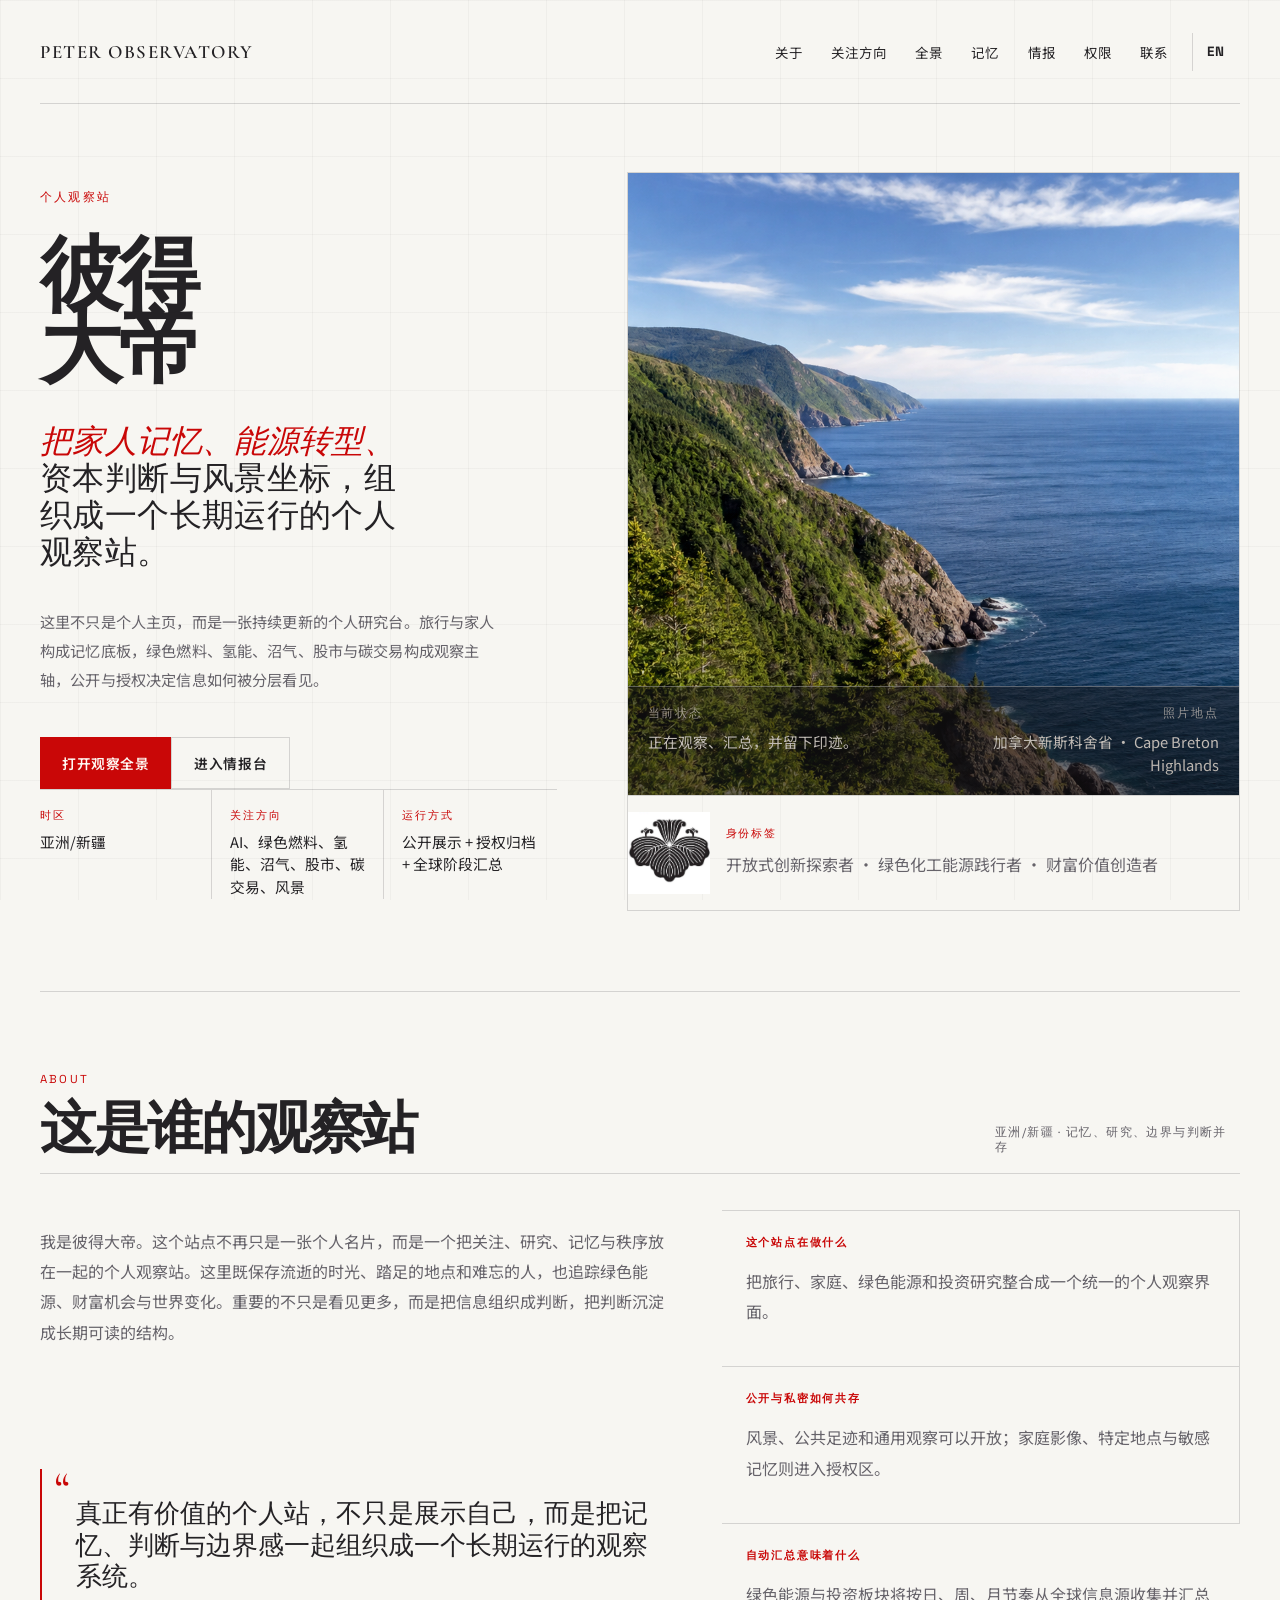
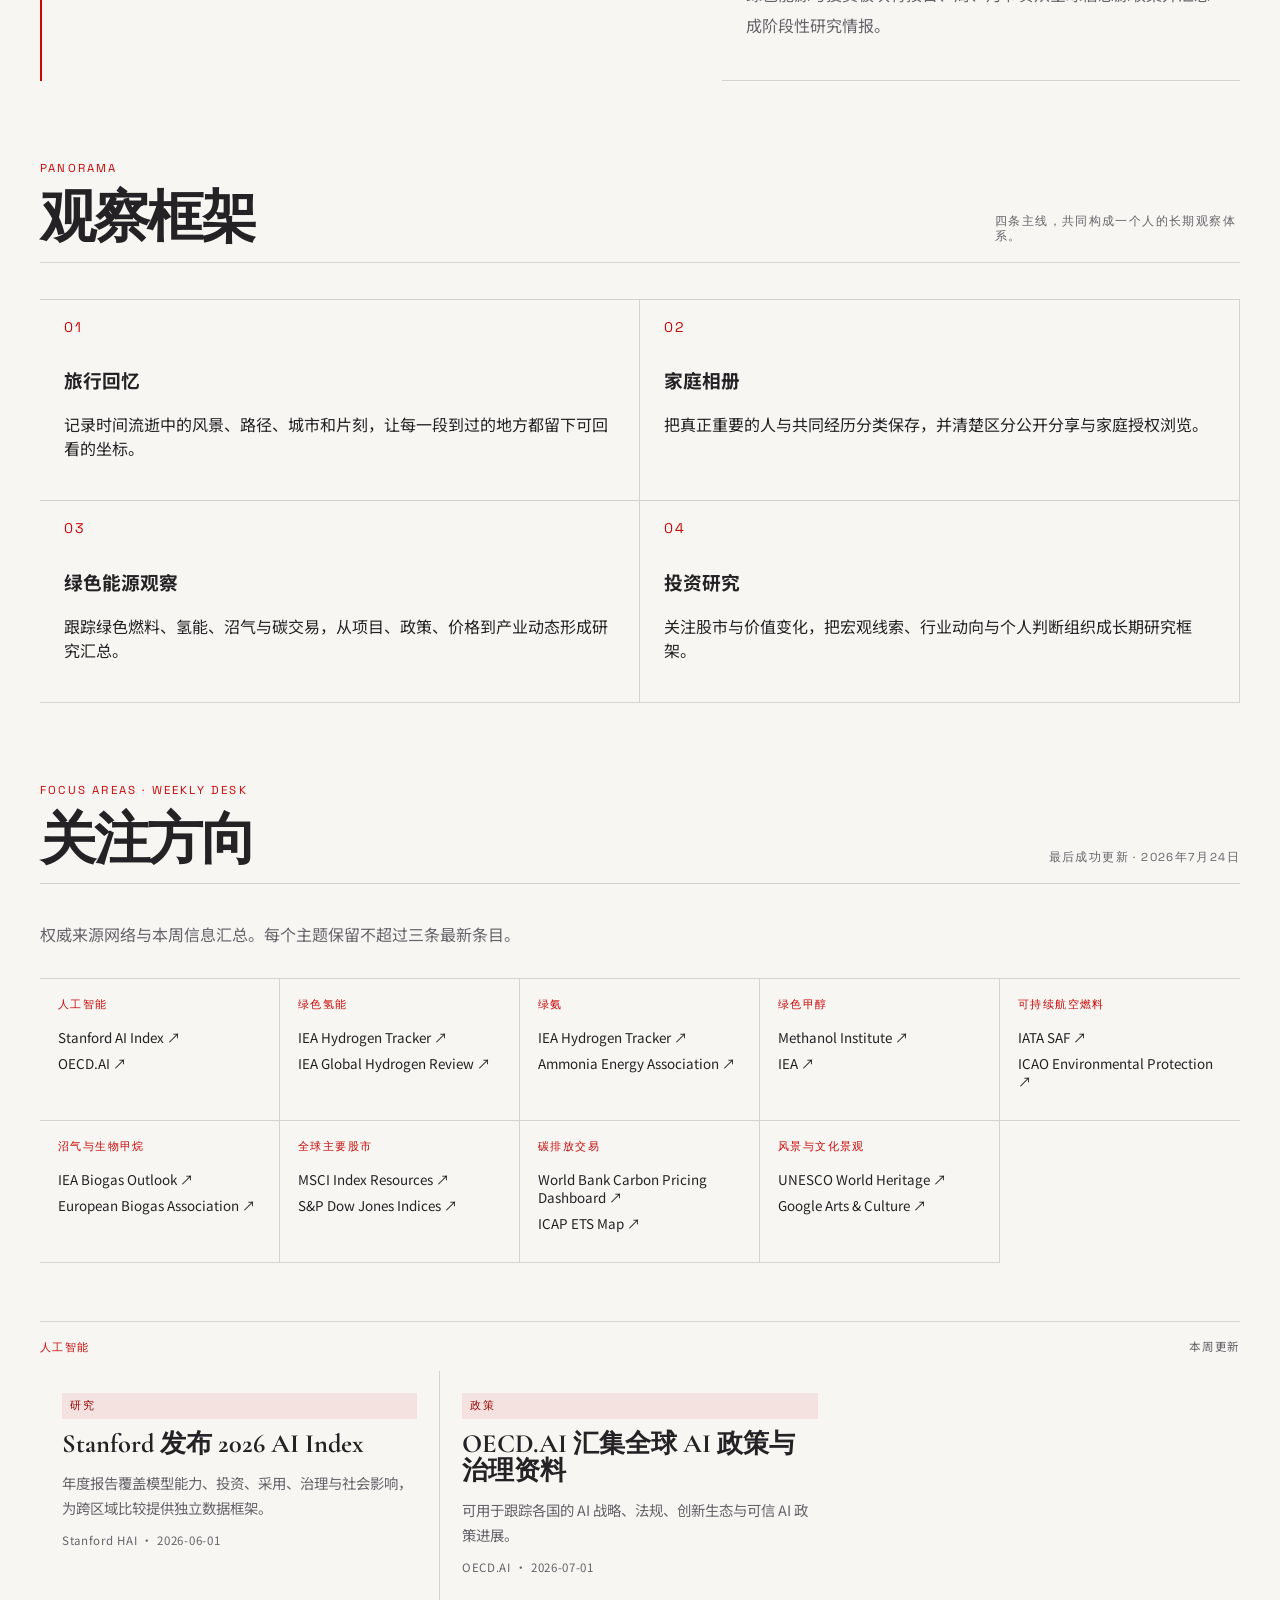
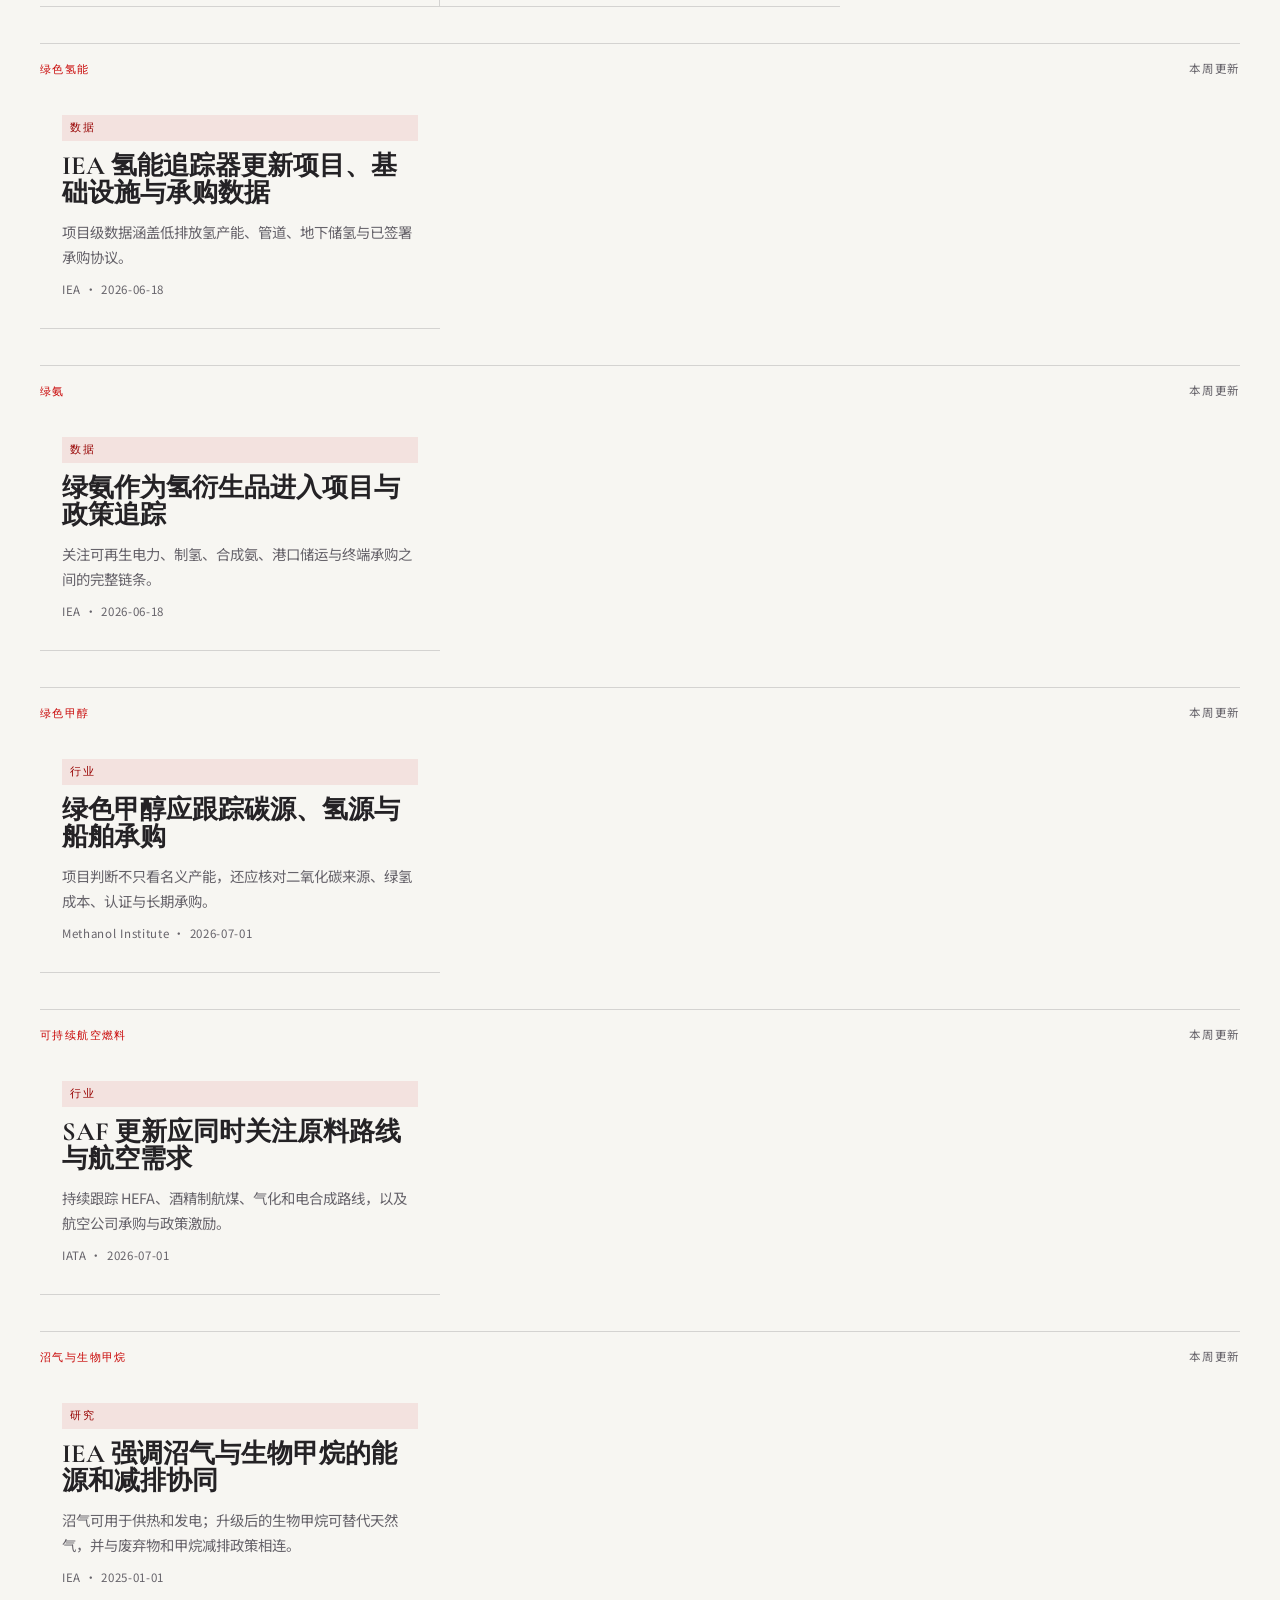
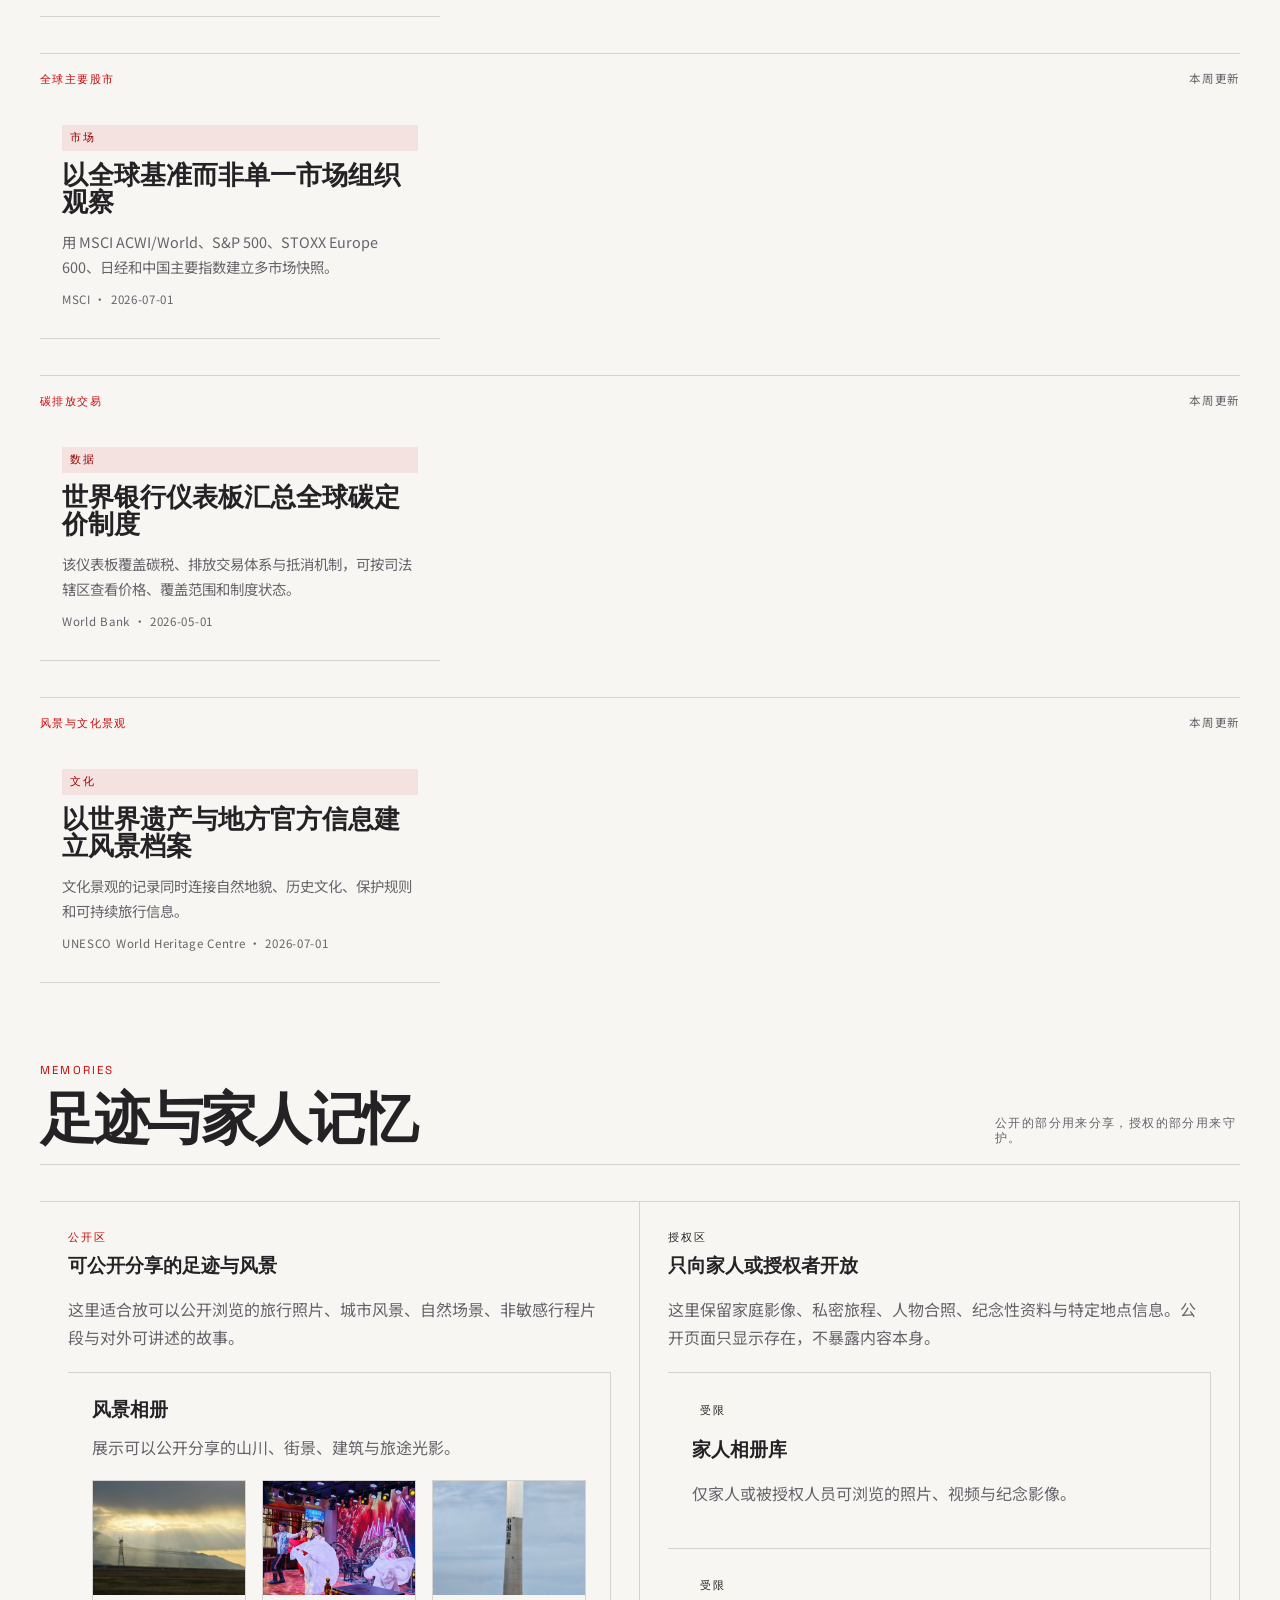
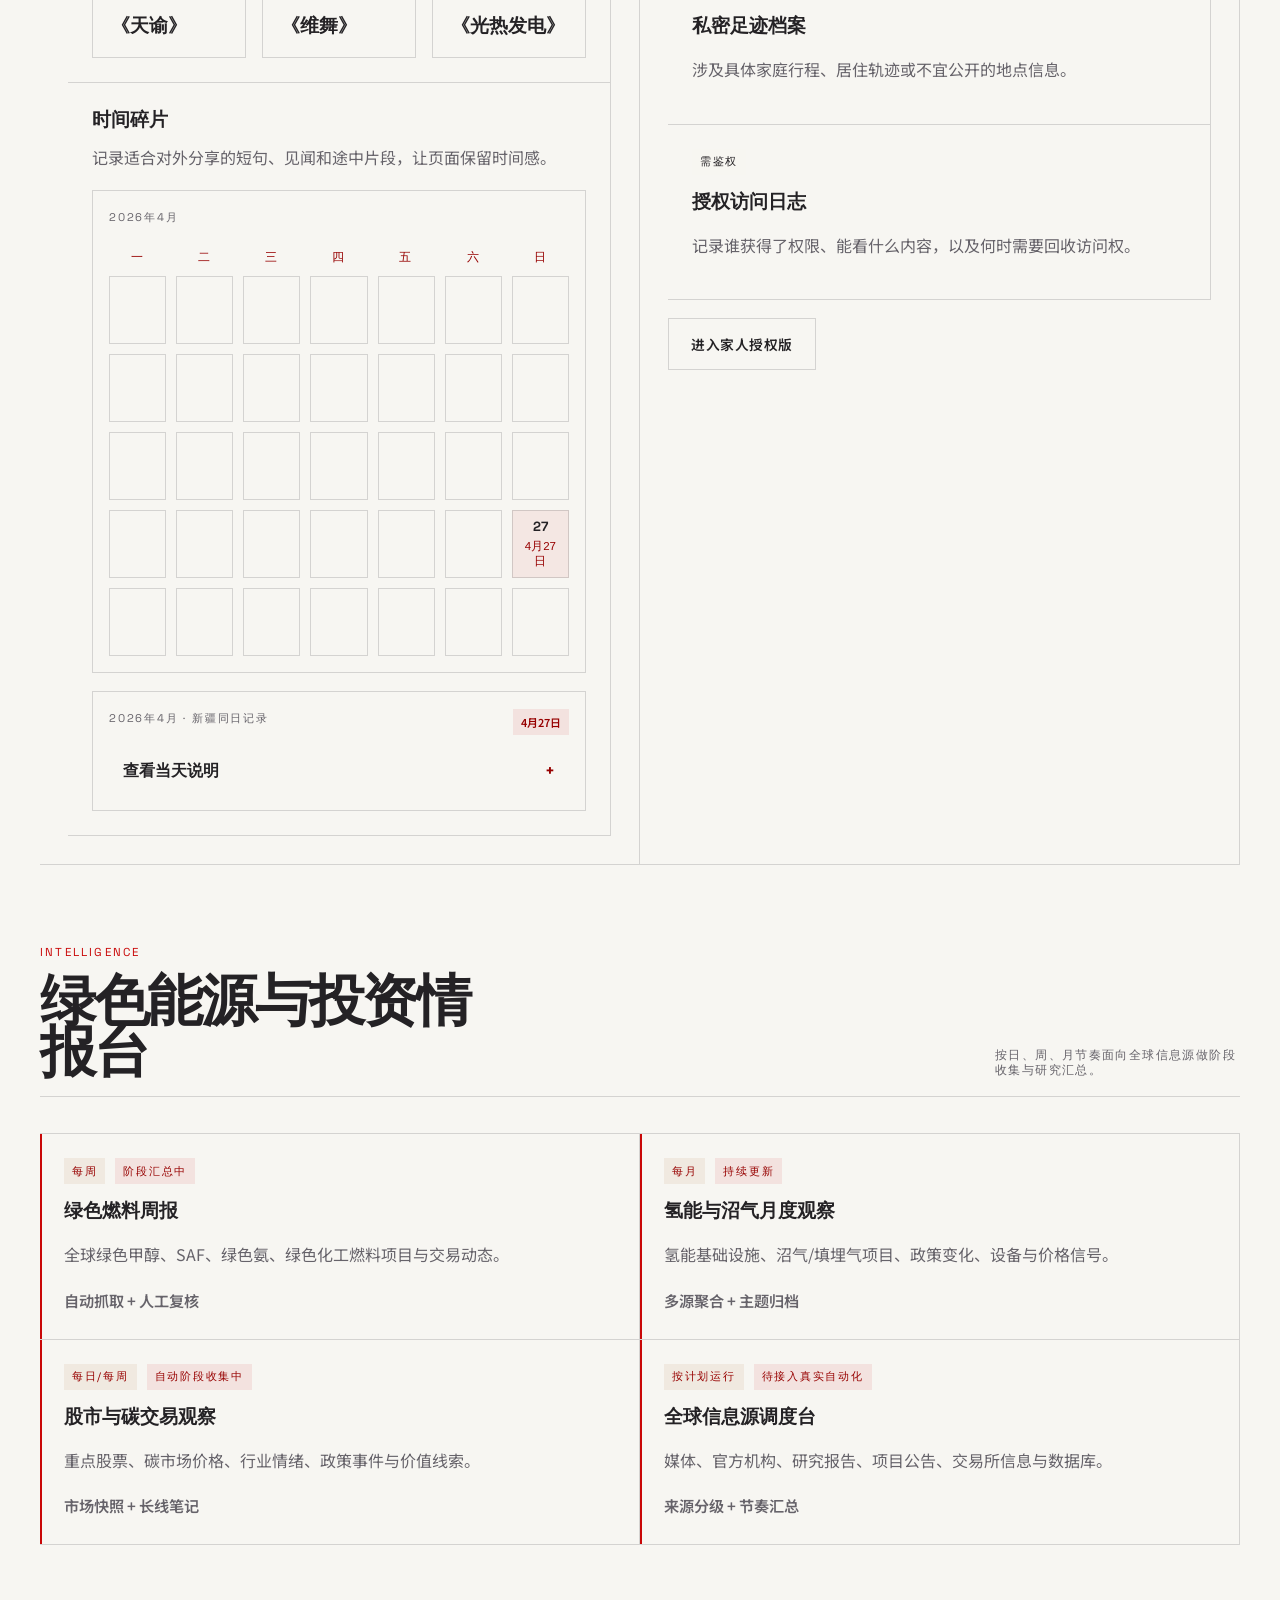
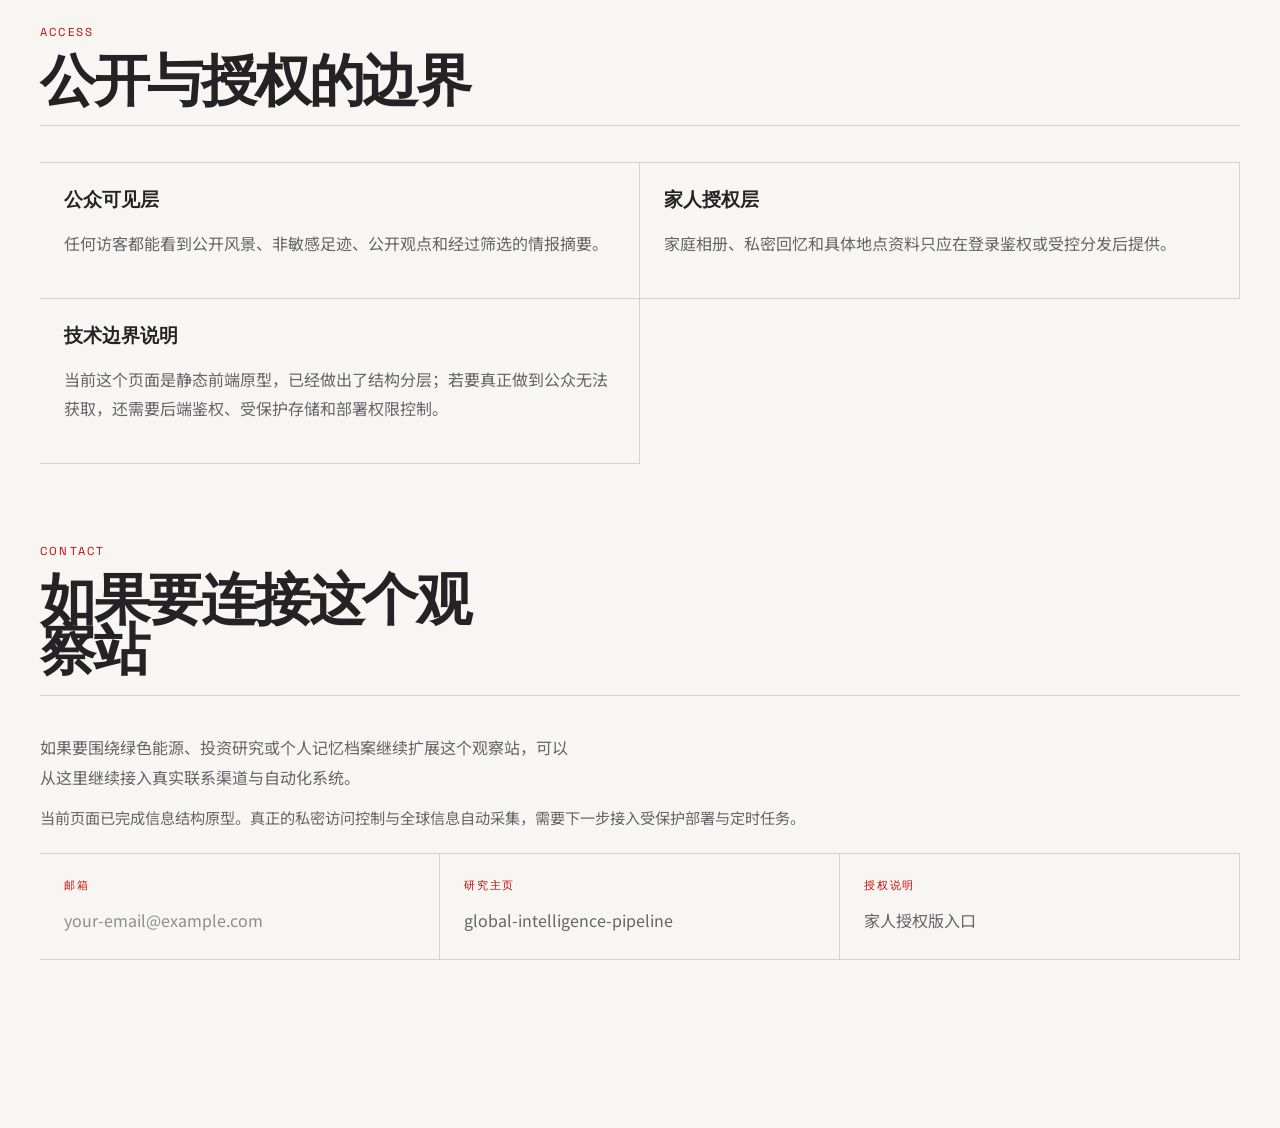
==== index.html @ 07046626 "Publish personal homepage" ====
<!DOCTYPE html>
<html lang="zh-CN">
<head>
  <meta charset="UTF-8">
  <meta name="viewport" content="width=device-width, initial-scale=1.0">
  <title>Peter the Great | Personal Observatory</title>
  <meta
    id="meta-description"
    name="description"
    content="彼得大帝的个人主页，记录足迹、家人记忆、绿色能源观察与财富研究。"
  >
  <link rel="preconnect" href="https://fonts.googleapis.com">
  <link rel="preconnect" href="https://fonts.gstatic.com" crossorigin>
  <link
    href="https://fonts.googleapis.com/css2?family=Cormorant+Garamond:ital,wght@0,500;0,600;1,500;1,600&family=Space+Grotesk:wght@400;500;700&family=Noto+Sans+SC:wght@400;500;700&display=swap"
    rel="stylesheet"
  >
  <link rel="stylesheet" href="style.css?v=weekly-intelligence">
</head>
<body>
  <div class="ambient ambient-one"></div>
  <div class="ambient ambient-two"></div>

  <div class="page-shell">
    <header class="site-header">
      <a class="brand" href="#top">PETER OBSERVATORY</a>
      <div class="header-controls">
        <nav class="site-nav" aria-label="主导航">
          <a href="#about" data-nav="about">关于</a>
          <a href="#weekly-intelligence" data-nav="focus">关注方向</a>
          <a href="#panorama" data-nav="panorama">全景</a>
          <a href="#memories" data-nav="memories">记忆</a>
          <a href="#intelligence" data-nav="intelligence">情报</a>
          <a href="#access" data-nav="access">权限</a>
          <a href="#contact" data-nav="contact">联系</a>
        </nav>
        <button class="language-toggle" id="language-toggle" type="button" aria-label="切换语言">
          EN
        </button>
      </div>
    </header>

    <main id="top">
      <section class="hero section">
        <div class="hero-copy reveal">
          <p class="eyebrow" id="hero-eyebrow">个人观察站</p>
          <h1 id="hero-name">彼得大帝</h1>
          <p class="hero-tagline" id="hero-tagline"></p>
          <p class="hero-description" id="hero-description"></p>
          <div class="hero-actions">
            <a class="button button-primary" href="#memories" id="primary-cta">查看记忆</a>
            <a class="button button-secondary" href="#intelligence" id="secondary-cta">查看情报</a>
          </div>
          <div class="signal-row" id="signal-row"></div>
        </div>

        <div class="hero-visual reveal">
          <div class="hero-image-card" data-depth="0.08">
            <img
              id="hero-background"
              src="assets/cape-breton-highlands-hero.png"
              alt="一侧是高地山体、一侧是海岸线的海岬高地风景照片"
            >
            <div class="hero-overlay">
              <div class="overlay-block">
                <p class="overlay-label">当前状态</p>
                <p class="overlay-value" id="hero-status"></p>
              </div>
              <div class="overlay-block overlay-block-location">
                <p class="overlay-label" id="hero-location-label">照片地点</p>
                <p class="overlay-value" id="hero-location"></p>
              </div>
            </div>
          </div>
          <div class="hero-avatar-card">
            <div class="avatar-frame">
              <img id="avatar-image" src="assets/avatar-kamon.jpg" alt="彼得大帝身份标签图像">
            </div>
            <div class="mini-bio">
              <p class="mini-bio-label">身份标签</p>
              <p class="mini-bio-value" id="mini-bio-value"></p>
            </div>
          </div>
        </div>
      </section>

      <section class="section about-section reveal" id="about">
        <div class="section-heading">
          <div>
            <p class="section-kicker">ABOUT</p>
            <h2 id="about-title">这是谁的全景</h2>
          </div>
          <p class="section-side-note" id="about-side-note"></p>
        </div>
        <div class="about-grid">
          <div class="about-story">
            <p class="about-text" id="about-text"></p>
            <div class="quote-panel">
              <p class="quote-mark">“</p>
              <p class="quote-text" id="signature-quote"></p>
            </div>
          </div>
          <div class="about-facts" id="about-facts"></div>
        </div>
      </section>

      <section class="section reveal" id="panorama">
        <div class="section-heading">
          <div>
            <p class="section-kicker">PANORAMA</p>
            <h2 id="panorama-title">个人关注全景</h2>
          </div>
          <p class="section-side-note" id="panorama-note"></p>
        </div>
        <div class="panorama-grid" id="panorama-grid"></div>
      </section>

      <section class="section focus-section reveal" id="weekly-intelligence">
        <div class="section-heading">
          <div>
            <p class="section-kicker" id="focus-kicker">FOCUS AREAS</p>
            <h2 id="focus-title">关注方向</h2>
          </div>
          <p class="section-side-note" id="focus-updated">正在载入本周更新</p>
        </div>
        <div class="focus-intro" id="focus-intro"></div>
        <div class="focus-directory" id="focus-directory"></div>
        <div class="focus-weekly" id="focus-weekly"></div>
      </section>

      <section class="section reveal" id="memories">
        <div class="section-heading">
          <div>
            <p class="section-kicker">MEMORIES</p>
            <h2 id="memories-title">足迹与家人记忆</h2>
          </div>
          <p class="section-side-note" id="memories-note"></p>
        </div>
        <div class="memory-split">
          <article class="memory-column public-memory">
            <div class="memory-header">
              <p class="memory-label" id="public-memory-label">公开区</p>
              <h3 id="public-memory-title">可公开分享的足迹与风景</h3>
            </div>
            <p class="memory-copy" id="public-memory-copy"></p>
            <div class="memory-gallery" id="public-gallery"></div>
          </article>
          <article class="memory-column private-memory">
            <div class="memory-header">
              <p class="memory-label" id="private-memory-label">授权区</p>
              <h3 id="private-memory-title">只向家人或授权者开放</h3>
            </div>
            <p class="memory-copy" id="private-memory-copy"></p>
            <div class="vault-list" id="private-vault"></div>
            <a class="button button-secondary memory-entry-button" href="family.html" id="family-entry-button">
              进入家人授权版
            </a>
          </article>
        </div>
      </section>

      <section class="section reveal" id="intelligence">
        <div class="section-heading">
          <div>
            <p class="section-kicker">INTELLIGENCE</p>
            <h2 id="intelligence-title">绿色能源与投资情报台</h2>
          </div>
          <p class="section-side-note" id="intelligence-note"></p>
        </div>
        <div class="intel-grid" id="intel-grid"></div>
      </section>

      <section class="section reveal" id="access">
        <div class="section-heading">
          <div>
            <p class="section-kicker">ACCESS</p>
            <h2 id="access-title">公开与授权的边界</h2>
          </div>
        </div>
        <div class="access-grid" id="access-grid"></div>
      </section>

      <section class="section contact-section reveal" id="contact">
        <div class="section-heading">
          <div>
            <p class="section-kicker">CONTACT</p>
            <h2 id="contact-title">如果要连接这个全景</h2>
          </div>
        </div>
        <p class="contact-copy" id="contact-copy"></p>
        <p class="contact-note" id="contact-note"></p>
        <div class="contact-links" id="contact-links"></div>
      </section>
    </main>
  </div>

  <div class="lightbox" id="lightbox" hidden>
    <button class="lightbox-close" id="lightbox-close" type="button" aria-label="关闭大图">×</button>
    <img class="lightbox-image" id="lightbox-image" alt="">
  </div>

  <script src="script.js?v=weekly-intelligence"></script>
</body>
</html>
---- style.css ----
:root {
  --bg: #fbf5d8;
  --bg-deep: #f4e8b7;
  --surface: rgba(255, 252, 234, 0.78);
  --surface-strong: rgba(255, 252, 240, 0.94);
  --surface-ink: #fffef5;
  --ink: #181412;
  --muted: #62594f;
  --line: rgba(24, 20, 18, 0.1);
  --accent: #d38b2c;
  --accent-deep: #a95b17;
  --accent-soft: rgba(211, 139, 44, 0.16);
  --shadow: 0 28px 60px rgba(129, 91, 28, 0.12);
  --shadow-sharp: 0 18px 30px rgba(129, 91, 28, 0.08);
  --radius-xl: 32px;
  --radius-lg: 24px;
  --radius-md: 18px;
  --max-width: 1180px;
}

* {
  box-sizing: border-box;
}

html {
  scroll-behavior: smooth;
}

body {
  margin: 0;
  min-height: 100vh;
  font-family: "Noto Sans SC", sans-serif;
  color: var(--ink);
  background:
    radial-gradient(circle at top left, rgba(243, 203, 92, 0.24), transparent 26%),
    radial-gradient(circle at 82% 12%, rgba(255, 229, 150, 0.28), transparent 20%),
    linear-gradient(180deg, #fffbea 0%, var(--bg) 44%, #f7efc7 100%);
  overflow-x: hidden;
}

body.lightbox-open {
  overflow: hidden;
}

body::before {
  content: "";
  position: fixed;
  inset: 0;
  pointer-events: none;
  background-image:
    linear-gradient(rgba(24, 20, 18, 0.03) 1px, transparent 1px),
    linear-gradient(90deg, rgba(24, 20, 18, 0.03) 1px, transparent 1px);
  background-size: 30px 30px;
  mask-image: radial-gradient(circle at center, black 42%, transparent 92%);
}

.ambient {
  position: fixed;
  z-index: 0;
  border-radius: 999px;
  filter: blur(30px);
  pointer-events: none;
}

.ambient-one {
  top: 120px;
  left: -60px;
  width: 240px;
  height: 240px;
  background: rgba(244, 204, 92, 0.2);
}

.ambient-two {
  right: -80px;
  bottom: 120px;
  width: 280px;
  height: 280px;
  background: rgba(255, 223, 126, 0.22);
}

.page-shell {
  position: relative;
  z-index: 1;
  width: min(calc(100% - 32px), var(--max-width));
  margin: 0 auto;
  padding: 24px 0 56px;
}

.site-header {
  position: sticky;
  top: 16px;
  z-index: 20;
  display: flex;
  align-items: center;
  justify-content: space-between;
  gap: 16px;
  padding: 18px 22px;
  margin-bottom: 24px;
  border: 1px solid var(--line);
  border-radius: 999px;
  background: rgba(255, 252, 240, 0.78);
  backdrop-filter: blur(18px);
  box-shadow: var(--shadow);
}

.header-controls {
  display: flex;
  align-items: center;
  gap: 14px;
}

.brand,
.site-nav a,
.button,
.project-link,
.contact-link {
  text-decoration: none;
}

.brand {
  color: var(--ink);
  font-family: "Space Grotesk", sans-serif;
  font-size: 0.92rem;
  font-weight: 700;
  letter-spacing: 0.28em;
}

.site-nav {
  display: flex;
  flex-wrap: wrap;
  justify-content: flex-end;
  gap: 18px;
}

.language-toggle {
  min-width: 56px;
  min-height: 42px;
  padding: 0 14px;
  border: 1px solid var(--line);
  border-radius: 999px;
  background: rgba(255, 250, 242, 0.85);
  color: var(--ink);
  font-family: "Space Grotesk", sans-serif;
  font-size: 0.84rem;
  font-weight: 700;
  letter-spacing: 0.12em;
  cursor: pointer;
  transition:
    transform 0.22s ease,
    background 0.22s ease,
    box-shadow 0.22s ease;
}

.language-toggle:hover,
.language-toggle:focus-visible {
  transform: translateY(-2px);
  background: #fffdf8;
  box-shadow: 0 12px 24px rgba(52, 30, 18, 0.08);
}

.site-nav a {
  position: relative;
  color: var(--muted);
  font-size: 0.95rem;
}

.site-nav a::after {
  content: "";
  position: absolute;
  left: 0;
  bottom: -6px;
  width: 100%;
  height: 2px;
  background: linear-gradient(90deg, var(--accent), transparent);
  transform: scaleX(0);
  transform-origin: left;
  transition: transform 0.24s ease;
}

.site-nav a:hover::after,
.site-nav a:focus-visible::after {
  transform: scaleX(1);
}

.section {
  position: relative;
  margin-bottom: 24px;
  padding: 30px;
  border: 1px solid var(--line);
  border-radius: var(--radius-xl);
  background: var(--surface);
  backdrop-filter: blur(14px);
  box-shadow: var(--shadow);
}

.section::before {
  content: "";
  position: absolute;
  top: 0;
  left: 28px;
  right: 28px;
  height: 1px;
  background: linear-gradient(90deg, rgba(211, 139, 44, 0.44), transparent 80%);
}

.hero {
  display: grid;
  grid-template-columns: minmax(0, 1fr) minmax(320px, 0.92fr);
  gap: 24px;
  align-items: stretch;
}

.hero-copy,
.hero-visual {
  min-width: 0;
}

.hero-copy {
  display: flex;
  flex-direction: column;
  justify-content: center;
  padding: 12px 8px 8px 4px;
  max-width: 62ch;
}

.hero h1,
.section-heading h2,
.skill-card h3,
.project-card h3,
.fact-card h3,
.roadmap-card h3 {
  margin: 0;
  font-family: "Space Grotesk", sans-serif;
}

.hero h1 {
  max-width: 8ch;
  font-size: clamp(3.2rem, 8vw, 6.6rem);
  line-height: 0.94;
}

.eyebrow,
.section-kicker,
.section-side-note,
.overlay-label,
.signal-label,
.fact-title,
.tag,
.contact-type,
.roadmap-step {
  font-family: "Space Grotesk", sans-serif;
  letter-spacing: 0.16em;
  text-transform: uppercase;
}

.eyebrow,
.section-kicker {
  margin: 0 0 10px;
  font-size: 0.8rem;
  color: var(--accent);
}

.hero-tagline {
  margin: 20px 0 14px;
  font-size: clamp(1.2rem, 2vw, 1.5rem);
  line-height: 1.5;
  max-width: 18ch;
}

.hero-description,
.about-text,
.contact-copy,
.skill-card p,
.project-card p,
.fact-text,
.quote-text,
.contact-value,
.roadmap-card p,
.overlay-value,
.mini-bio-value {
  color: var(--muted);
  line-height: 1.82;
}

.hero-actions {
  display: flex;
  flex-wrap: wrap;
  gap: 14px;
  margin-top: 32px;
}

.button {
  display: inline-flex;
  align-items: center;
  justify-content: center;
  min-height: 48px;
  padding: 0 22px;
  border-radius: 999px;
  font-weight: 600;
  transition:
    transform 0.22s ease,
    box-shadow 0.22s ease,
    background 0.22s ease,
    color 0.22s ease;
}

.button:hover,
.button:focus-visible,
.project-link:hover,
.project-link:focus-visible,
.contact-link:hover,
.contact-link:focus-visible {
  transform: translateY(-2px);
}

.button-primary {
  color: #fffaf4;
  background: linear-gradient(135deg, var(--accent), var(--accent-deep));
  box-shadow: 0 18px 36px rgba(142, 57, 23, 0.24);
}

.button-secondary {
  color: var(--ink);
  border: 1px solid var(--line);
  background: rgba(255, 250, 242, 0.75);
}

.signal-row {
  display: grid;
  grid-template-columns: repeat(3, minmax(0, 1fr));
  gap: 12px;
  margin-top: 34px;
}

.signal-card,
.fact-card,
.skill-card,
.roadmap-card,
.panorama-card,
.gallery-card,
.vault-card,
.intel-card,
.access-card {
  padding: 18px;
  border: 1px solid var(--line);
  border-radius: var(--radius-md);
  background: rgba(255, 252, 247, 0.72);
  box-shadow: var(--shadow-sharp);
}

.signal-label,
.fact-title,
.roadmap-step {
  margin: 0 0 8px;
  font-size: 0.76rem;
  color: var(--accent);
}

.signal-value {
  margin: 0;
  font-size: 1rem;
  line-height: 1.55;
}

.hero-visual {
  display: grid;
  grid-template-rows: minmax(420px, 1fr) auto;
  gap: 16px;
}

.hero-image-card,
.hero-avatar-card {
  position: relative;
  overflow: hidden;
  border: 1px solid var(--line);
  border-radius: calc(var(--radius-xl) - 6px);
  background: var(--surface-strong);
}

.hero-image-card {
  min-height: 520px;
}

.hero-image-card::after {
  content: "";
  position: absolute;
  inset: 0;
  background:
    linear-gradient(180deg, rgba(255, 249, 221, 0.08) 0%, rgba(255, 245, 205, 0.18) 100%),
    radial-gradient(circle at 30% 18%, rgba(255, 250, 225, 0.26), transparent 30%);
  pointer-events: none;
}

.hero-image-card img {
  width: 100%;
  height: 100%;
  object-fit: cover;
  transform: scale(1.03);
  filter: brightness(1.06) saturate(1.08) contrast(1.12);
}

.hero-overlay {
  position: absolute;
  right: 18px;
  bottom: 18px;
  left: 18px;
  padding: 18px 20px;
  border: 1px solid rgba(255, 255, 255, 0.28);
  border-radius: var(--radius-md);
  background: rgba(109, 78, 24, 0.28);
  backdrop-filter: blur(16px);
}

.overlay-label {
  margin: 0 0 8px;
  font-size: 0.76rem;
  color: rgba(255, 244, 233, 0.72);
}

.overlay-value {
  margin: 0;
  color: #fff9f3;
}

.hero-avatar-card {
  display: flex;
  align-items: center;
  gap: 18px;
  padding: 18px;
}

.avatar-frame {
  flex: none;
  width: 106px;
  height: 106px;
  padding: 6px;
  border-radius: 28px;
  background: linear-gradient(135deg, rgba(203, 93, 43, 0.3), rgba(255, 255, 255, 0.9));
}

.avatar-frame img {
  width: 100%;
  height: 100%;
  object-fit: cover;
  border-radius: 24px;
}

.mini-bio-label {
  margin: 0 0 8px;
  font-family: "Space Grotesk", sans-serif;
  font-size: 0.8rem;
  letter-spacing: 0.14em;
  text-transform: uppercase;
  color: var(--accent);
}

.mini-bio-value {
  margin: 0;
}

.section-heading {
  display: flex;
  align-items: flex-end;
  justify-content: space-between;
  gap: 20px;
  margin-bottom: 24px;
}

.section-heading h2 {
  font-size: clamp(1.8rem, 3vw, 2.7rem);
}

.section-side-note {
  margin: 0;
  font-size: 0.8rem;
  color: var(--muted);
}

.about-grid {
  display: grid;
  grid-template-columns: minmax(0, 1.1fr) minmax(260px, 0.9fr);
  gap: 20px;
}

.about-story {
  display: grid;
  gap: 18px;
}

.quote-panel {
  position: relative;
  padding: 22px 22px 22px 26px;
  border: 1px solid var(--line);
  border-radius: var(--radius-lg);
  background: linear-gradient(135deg, rgba(203, 93, 43, 0.08), rgba(255, 253, 248, 0.96));
}

.quote-mark {
  position: absolute;
  top: 10px;
  left: 16px;
  margin: 0;
  font-family: "Space Grotesk", sans-serif;
  font-size: 3rem;
  line-height: 1;
  color: rgba(203, 93, 43, 0.28);
}

.quote-text {
  margin: 0;
  padding-left: 16px;
  font-size: 1.03rem;
}

.about-facts,
.cards-grid,
.roadmap-list {
  display: grid;
  gap: 14px;
}

.cards-grid {
  grid-template-columns: repeat(3, minmax(0, 1fr));
}

.skill-card {
  position: relative;
  min-height: 220px;
  padding-top: 56px;
  overflow: hidden;
}

.skill-card::after {
  content: "";
  position: absolute;
  top: -40px;
  right: -40px;
  width: 120px;
  height: 120px;
  border-radius: 50%;
  background: radial-gradient(circle, rgba(203, 93, 43, 0.16), transparent 66%);
}

.card-index {
  position: absolute;
  top: 18px;
  left: 18px;
  font-family: "Space Grotesk", sans-serif;
  font-size: 0.88rem;
  color: var(--accent);
  letter-spacing: 0.14em;
}

.project-list {
  display: grid;
  gap: 16px;
}

.project-card {
  display: grid;
  grid-template-columns: minmax(0, 1fr) auto;
  gap: 18px;
  align-items: center;
  padding: 22px;
  border: 1px solid var(--line);
  border-radius: var(--radius-lg);
  background: rgba(255, 252, 247, 0.78);
}

.project-topline,
.project-meta {
  display: flex;
  flex-wrap: wrap;
  gap: 10px;
}

.project-topline {
  margin-bottom: 14px;
}

.project-meta {
  margin-top: 18px;
}

.tag {
  display: inline-flex;
  align-items: center;
  min-height: 30px;
  padding: 0 12px;
  border: 1px solid rgba(203, 93, 43, 0.18);
  border-radius: 999px;
  background: rgba(203, 93, 43, 0.08);
  font-size: 0.72rem;
  color: var(--accent-deep);
}

.project-link {
  display: inline-flex;
  align-items: center;
  justify-content: center;
  min-height: 46px;
  padding: 0 18px;
  border-radius: 999px;
  background: var(--surface-ink);
  color: var(--ink);
  border: 1px solid var(--line);
  white-space: nowrap;
}

.roadmap-list {
  grid-template-columns: repeat(3, minmax(0, 1fr));
}

.roadmap-card {
  min-height: 180px;
}

.contact-section {
  background:
    radial-gradient(circle at top right, rgba(244, 204, 92, 0.2), transparent 28%),
    rgba(255, 251, 233, 0.82);
}

.contact-copy {
  max-width: 60ch;
  margin: 0 0 22px;
}

.contact-note {
  margin: -10px 0 22px;
  color: var(--muted);
  font-size: 0.95rem;
  line-height: 1.7;
}

.contact-links {
  display: grid;
  grid-template-columns: repeat(3, minmax(0, 1fr));
  gap: 14px;
}

.contact-link {
  display: grid;
  gap: 10px;
  padding: 18px;
  border: 1px solid var(--line);
  border-radius: var(--radius-md);
  background: rgba(255, 252, 247, 0.82);
  color: inherit;
}

.contact-type {
  font-size: 0.76rem;
  color: var(--accent);
}

.contact-value {
  margin: 0;
  font-size: 1rem;
}

.contact-link.is-muted .contact-value {
  opacity: 0.72;
}

.panorama-grid,
.intel-grid,
.access-grid {
  display: grid;
  grid-template-columns: repeat(2, minmax(0, 1fr));
  gap: 16px;
}

.panorama-card,
.intel-card,
.access-card,
.gallery-card,
.vault-card {
  min-height: 210px;
}

.panorama-card,
.intel-card,
.access-card {
  background:
    linear-gradient(180deg, rgba(255, 254, 246, 0.98), rgba(255, 248, 223, 0.8));
}

.panorama-card {
  position: relative;
  padding-top: 56px;
  overflow: hidden;
}

.panorama-card::after {
  content: "";
  position: absolute;
  top: -50px;
  right: -50px;
  width: 132px;
  height: 132px;
  border-radius: 50%;
  background: radial-gradient(circle, rgba(211, 139, 44, 0.16), transparent 68%);
}

.memory-split {
  display: grid;
  grid-template-columns: repeat(2, minmax(0, 1fr));
  gap: 18px;
}

.memory-column {
  padding: 22px;
  border: 1px solid var(--line);
  border-radius: var(--radius-lg);
  min-width: 0;
}

.public-memory {
  background: linear-gradient(180deg, rgba(255, 252, 247, 0.9), rgba(255, 248, 240, 0.88));
}

.private-memory {
  background: linear-gradient(180deg, rgba(32, 26, 23, 0.92), rgba(58, 43, 34, 0.9));
}

.private-memory,
.private-memory h3,
.private-memory p,
.private-memory .memory-label,
.private-memory .tag {
  color: #fff6ef;
}

.private-memory .vault-card {
  background: rgba(255, 255, 255, 0.06);
  border-color: rgba(255, 255, 255, 0.12);
}

.private-memory .tag {
  background: rgba(255, 244, 233, 0.1);
  border-color: rgba(255, 244, 233, 0.16);
}

.memory-header {
  margin-bottom: 14px;
}

.memory-label {
  margin: 0 0 8px;
  font-family: "Space Grotesk", sans-serif;
  font-size: 0.78rem;
  letter-spacing: 0.16em;
  text-transform: uppercase;
  color: var(--accent);
}

.memory-column h3,
.gallery-card h3,
.vault-card h3,
.intel-card h3,
.access-card h3 {
  margin: 0;
  font-family: "Space Grotesk", sans-serif;
}

.memory-copy,
.gallery-card p,
.vault-card p,
.access-card p,
.intel-card p,
.intel-mode {
  color: var(--muted);
  line-height: 1.8;
}

.private-memory .memory-copy,
.private-memory .vault-card p {
  color: rgba(255, 246, 239, 0.82);
}

.memory-gallery,
.vault-list {
  display: grid;
  gap: 14px;
  margin-top: 18px;
}

.map-grid,
.photo-gallery,
.fragment-list {
  display: grid;
  gap: 16px;
  margin-top: 18px;
}

.map-grid {
  grid-template-columns: repeat(2, minmax(0, 1fr));
}

.map-card,
.photo-card,
.fragment-card {
  border: 1px solid var(--line);
  border-radius: var(--radius-md);
  background: rgba(255, 252, 247, 0.82);
  overflow: hidden;
  box-shadow: var(--shadow-sharp);
}

.gallery-card-feature {
  padding: 18px;
}

.gallery-card-feature > h3 {
  margin: 0 0 10px;
  font-family: "Space Grotesk", sans-serif;
}

.gallery-card-feature > p {
  margin: 0;
  color: var(--muted);
  line-height: 1.8;
}

.photo-gallery {
  grid-template-columns: repeat(3, minmax(0, 1fr));
}

.photo-card img {
  width: 100%;
  aspect-ratio: 4 / 3;
  object-fit: cover;
  display: block;
}

.photo-zoom-trigger {
  display: block;
  width: 100%;
  padding: 0;
  border: 0;
  background: transparent;
  cursor: zoom-in;
}

.photo-card-copy,
.fragment-card {
  padding: 16px;
}

.photo-card-copy h3,
.fragment-day-card h3 {
  margin: 0;
  font-family: "Space Grotesk", sans-serif;
}

.photo-location {
  margin: 0 0 10px;
  color: var(--accent-deep);
  font-size: 0.92rem;
  line-height: 1.6;
}

.fragment-link {
  display: inline-flex;
  align-items: center;
  justify-content: center;
  min-height: 40px;
  padding: 0 16px;
  margin-top: 12px;
  border-radius: 999px;
  background: linear-gradient(135deg, var(--accent), var(--accent-deep));
  color: #fffaf4;
  text-decoration: none;
  font-weight: 600;
}

.lightbox {
  position: fixed;
  inset: 0;
  z-index: 80;
  display: grid;
  place-items: center;
  padding: 24px;
  background: rgba(18, 14, 10, 0.82);
  backdrop-filter: blur(10px);
}

.lightbox[hidden] {
  display: none;
}

.lightbox-image {
  max-width: min(92vw, 1200px);
  max-height: 84vh;
  border-radius: 20px;
  box-shadow: 0 24px 60px rgba(0, 0, 0, 0.3);
}

.lightbox-close {
  position: absolute;
  top: 18px;
  right: 18px;
  width: 44px;
  height: 44px;
  border: 0;
  border-radius: 999px;
  background: rgba(255, 252, 244, 0.92);
  color: var(--ink);
  font-size: 1.6rem;
  cursor: pointer;
}

.fragment-day-card {
  padding: 16px;
  border: 1px solid var(--line);
  border-radius: var(--radius-md);
  background: rgba(255, 252, 247, 0.82);
  box-shadow: var(--shadow-sharp);
}

.calendar-card {
  margin-top: 18px;
  padding: 16px;
  border: 1px solid var(--line);
  border-radius: var(--radius-md);
  background: rgba(255, 252, 247, 0.82);
  box-shadow: var(--shadow-sharp);
}

.calendar-card-topline,
.calendar-entry-topline {
  display: flex;
  align-items: center;
  justify-content: space-between;
  gap: 12px;
}

.calendar-grid {
  display: grid;
  grid-template-columns: repeat(7, minmax(0, 1fr));
  gap: 10px;
  margin-top: 14px;
}

.calendar-weekday {
  text-align: center;
  font-family: "Space Grotesk", sans-serif;
  font-size: 0.78rem;
  letter-spacing: 0.12em;
  text-transform: uppercase;
  color: var(--accent-deep);
}

.calendar-day {
  min-height: 68px;
  border: 1px solid rgba(169, 91, 23, 0.12);
  border-radius: 14px;
  background: rgba(255, 249, 235, 0.68);
}

.calendar-day-empty {
  background: rgba(255, 250, 244, 0.42);
}

.calendar-day-active {
  display: grid;
  align-content: center;
  justify-items: center;
  gap: 4px;
  background: linear-gradient(180deg, rgba(255, 240, 200, 0.96), rgba(255, 230, 168, 0.88));
  color: var(--ink);
}

.calendar-day-number {
  font-family: "Space Grotesk", sans-serif;
  font-weight: 700;
}

.calendar-day-label {
  font-size: 0.72rem;
  color: var(--accent-deep);
}

.calendar-entry-badge {
  display: inline-flex;
  align-items: center;
  min-height: 30px;
  padding: 0 12px;
  border-radius: 999px;
  background: rgba(211, 139, 44, 0.1);
  color: var(--accent-deep);
  font-size: 0.78rem;
  font-weight: 600;
}

.calendar-entry-details {
  margin-top: 12px;
}

.calendar-entry-details summary {
  list-style: none;
  cursor: pointer;
  padding: 12px 14px;
  border-radius: 12px;
  background: rgba(255, 249, 235, 0.76);
  font-family: "Space Grotesk", sans-serif;
  font-weight: 700;
}

.calendar-entry-details summary::-webkit-details-marker {
  display: none;
}

.calendar-entry-details summary::after {
  content: "+";
  float: right;
  color: var(--accent-deep);
}

.calendar-entry-details[open] summary::after {
  content: "-";
}

.fragment-day-list {
  display: grid;
  gap: 12px;
  margin-top: 12px;
}

.fragment-entry {
  border: 1px solid rgba(169, 91, 23, 0.14);
  border-radius: 14px;
  background: rgba(255, 249, 235, 0.76);
  overflow: hidden;
}

.fragment-entry summary {
  list-style: none;
  cursor: pointer;
  padding: 14px 16px;
  font-family: "Space Grotesk", sans-serif;
  font-weight: 700;
}

.fragment-entry summary::-webkit-details-marker {
  display: none;
}

.fragment-entry summary::after {
  content: "+";
  float: right;
  color: var(--accent-deep);
}

.fragment-entry[open] summary::after {
  content: "-";
}

.fragment-entry-body {
  padding: 0 16px 16px;
}

.fragment-entry-body p {
  color: var(--muted);
  line-height: 1.8;
}

.memory-entry-button {
  margin-top: 18px;
}

.intel-topline,
.vault-topline {
  display: flex;
  flex-wrap: wrap;
  gap: 10px;
  margin-bottom: 14px;
}

.intel-card {
  position: relative;
  overflow: hidden;
  border-color: rgba(169, 91, 23, 0.18);
}

.intel-card::before {
  content: "";
  position: absolute;
  inset: 0 auto 0 0;
  width: 6px;
  background: linear-gradient(180deg, var(--accent), #e7b24f);
}

.intel-card h3 {
  padding-right: 20px;
}

.intel-card .tag:first-child {
  background: rgba(169, 91, 23, 0.08);
}

.intel-mode {
  margin: 18px 0 0;
  font-size: 0.95rem;
  color: var(--accent-deep);
  font-weight: 600;
}

.access-card {
  border-style: solid;
}

.intel-mode {
  margin: 18px 0 0;
  font-size: 0.95rem;
}

.family-page .page-shell {
  max-width: 980px;
}

.family-hero {
  display: grid;
  gap: 18px;
}

.family-hero-copy {
  max-width: 64ch;
}

.family-badge {
  display: inline-flex;
  align-items: center;
  min-height: 34px;
  padding: 0 14px;
  border: 1px solid rgba(211, 139, 44, 0.18);
  border-radius: 999px;
  background: rgba(211, 139, 44, 0.08);
  color: var(--accent-deep);
  font-family: "Space Grotesk", sans-serif;
  font-size: 0.76rem;
  letter-spacing: 0.14em;
  text-transform: uppercase;
}

.family-grid,
.family-protocol-grid {
  display: grid;
  grid-template-columns: repeat(2, minmax(0, 1fr));
  gap: 16px;
}

.family-card {
  padding: 22px;
  border: 1px solid var(--line);
  border-radius: var(--radius-lg);
  background: rgba(255, 252, 244, 0.82);
}

.family-card h3 {
  margin: 0 0 12px;
  font-family: "Space Grotesk", sans-serif;
}

.family-card p,
.family-note {
  margin: 0;
  color: var(--muted);
  line-height: 1.8;
}

.reveal {
  opacity: 0;
  transform: translateY(24px);
  transition:
    opacity 0.7s ease,
    transform 0.7s ease;
}

.reveal.is-visible {
  opacity: 1;
  transform: translateY(0);
}

@media (max-width: 1024px) {
  .hero,
  .about-grid,
  .cards-grid,
  .roadmap-list,
  .contact-links,
  .panorama-grid,
  .intel-grid,
  .access-grid,
  .memory-split,
  .photo-gallery,
  .calendar-grid,
  .family-grid,
  .family-protocol-grid {
    grid-template-columns: 1fr;
  }

  .hero-visual {
    grid-template-rows: auto auto;
  }

  .project-card {
    grid-template-columns: 1fr;
    align-items: flex-start;
  }

  .signal-row {
    grid-template-columns: 1fr;
  }
}

@media (max-width: 720px) {
  .page-shell {
    width: min(calc(100% - 20px), var(--max-width));
    padding-top: 16px;
  }

  .site-header,
  .section {
    padding: 20px;
  }

  .site-header {
    top: 10px;
    border-radius: 28px;
  }

  .header-controls {
    width: 100%;
    flex-wrap: wrap;
    justify-content: space-between;
  }

  .site-nav {
    gap: 12px;
  }

  .hero h1 {
    font-size: clamp(2.8rem, 16vw, 4.4rem);
  }

  .hero-image-card {
    min-height: 380px;
  }

  .hero-avatar-card {
    flex-direction: column;
    align-items: flex-start;
  }

  .section-heading {
    align-items: flex-start;
    flex-direction: column;
  }
}

@media (prefers-reduced-motion: reduce) {
  html {
    scroll-behavior: auto;
  }

  .reveal,
  .reveal.is-visible,
  .button,
  .project-link,
  .contact-link,
  .site-nav a::after {
    transition: none;
  }
}

/* Editorial visual system — shared by the public and family-access pages. */
:root {
  --paper: #f7f6f2;
  --paper-deep: #efeee8;
  --ink: #242225;
  --muted: #66636a;
  --line: rgba(36, 34, 37, 0.16);
  --accent: #c90707;
  --accent-deep: #970000;
  --surface: transparent;
  --surface-strong: #f7f6f2;
  --surface-ink: #fbfaf7;
  --shadow: none;
  --shadow-sharp: none;
  --radius-xl: 0;
  --radius-lg: 0;
  --radius-md: 0;
  --max-width: 1360px;
}

body {
  font-family: "Noto Sans SC", sans-serif;
  color: var(--ink);
  background: var(--paper);
}

body::before {
  background-image: linear-gradient(rgba(36, 34, 37, 0.035) 1px, transparent 1px), linear-gradient(90deg, rgba(36, 34, 37, 0.035) 1px, transparent 1px);
  background-size: 78px 78px;
  mask-image: none;
}

.ambient { display: none; }
.page-shell { width: min(calc(100% - 80px), var(--max-width)); padding: 0 0 88px; }

.site-header {
  position: relative;
  top: auto;
  gap: 28px;
  min-height: 104px;
  padding: 0;
  margin: 0 0 68px;
  border: 0;
  border-bottom: 1px solid var(--line);
  border-radius: 0;
  background: transparent;
  box-shadow: none;
  backdrop-filter: none;
}

.brand { font-family: "Cormorant Garamond", serif; font-size: 1.18rem; font-weight: 600; letter-spacing: 0.08em; }
.header-controls { gap: 24px; }
.site-nav { gap: 28px; }
.site-nav a { font-size: 0.84rem; letter-spacing: 0.08em; color: var(--ink); }
.site-nav a::after { height: 1px; bottom: -10px; background: var(--accent); }
.language-toggle { min-width: 48px; min-height: 38px; padding: 0 10px; border: 0; border-left: 1px solid var(--line); border-radius: 0; background: transparent; box-shadow: none; }
.language-toggle:hover, .language-toggle:focus-visible { background: transparent; box-shadow: none; transform: none; color: var(--accent); }

.section { margin-bottom: 80px; padding: 0; border: 0; border-radius: 0; background: transparent; box-shadow: none; backdrop-filter: none; }
.section::before { display: none; }
.hero { grid-template-columns: minmax(0, 0.92fr) minmax(420px, 1.08fr); gap: 64px; align-items: start; padding-bottom: 80px; border-bottom: 1px solid var(--line); }
.hero-copy { min-height: 620px; padding: 18px 6px 8px 0; justify-content: flex-start; }
.hero h1, .section-heading h2, .skill-card h3, .project-card h3, .fact-card h3, .roadmap-card h3, .memory-column h3, .gallery-card h3, .vault-card h3, .intel-card h3, .access-card h3, .family-card h3 { font-family: "Cormorant Garamond", serif; font-weight: 600; }
.hero h1 { max-width: 6ch; margin-top: 18px; font-size: clamp(3.9rem, 6.4vw, 6.6rem); line-height: 0.88; letter-spacing: -0.045em; }
.eyebrow, .section-kicker { margin-bottom: 18px; color: var(--accent); font-size: 0.72rem; letter-spacing: 0.19em; }
.hero-tagline { max-width: 24ch; margin: 38px 0 20px; font-family: "Cormorant Garamond", serif; font-size: clamp(1.55rem, 2.5vw, 2.45rem); line-height: 1.16; letter-spacing: 0.012em; }
.hero-tagline::first-line { color: var(--accent); font-style: italic; }
.hero-description, .about-text, .contact-copy, .skill-card p, .project-card p, .fact-text, .quote-text, .contact-value, .roadmap-card p, .overlay-value, .mini-bio-value { line-height: 1.9; }
.hero-description { max-width: 58ch; font-size: 0.95rem; letter-spacing: 0.01em; }
.hero-actions { gap: 0; margin-top: 28px; }
.button, .project-link, .fragment-link { min-height: 52px; padding: 0 22px; border-radius: 0; font-size: 0.86rem; letter-spacing: 0.04em; }
.button-primary, .fragment-link { background: var(--accent); box-shadow: none; }
.button-secondary, .project-link { border-color: var(--line); background: transparent; }
.button:hover, .button:focus-visible, .project-link:hover, .project-link:focus-visible, .contact-link:hover, .contact-link:focus-visible { transform: none; }
.button-primary:hover, .button-primary:focus-visible, .fragment-link:hover, .fragment-link:focus-visible { background: var(--accent-deep); }

.signal-row { grid-template-columns: repeat(3, 1fr); gap: 0; margin-top: auto; border-top: 1px solid var(--line); }
.signal-card { min-height: 108px; padding: 18px 18px 0 0; border: 0; border-right: 1px solid var(--line); border-radius: 0; background: transparent; box-shadow: none; }
.signal-card + .signal-card { padding-left: 18px; }
.signal-card:last-child { border-right: 0; }
.signal-label, .fact-title, .roadmap-step, .memory-label, .mini-bio-label, .contact-type { color: var(--accent); font-size: 0.7rem; letter-spacing: 0.16em; }
.signal-value { font-size: 0.92rem; }

.hero-visual { grid-template-rows: 1fr auto; gap: 0; }
.hero-image-card, .hero-avatar-card { border: 1px solid var(--line); border-radius: 0; background: transparent; }
.hero-image-card { min-height: 624px; }
.hero-image-card::after { background: linear-gradient(180deg, transparent 50%, rgba(20, 18, 20, 0.32)); }
.hero-image-card img { transform: none; filter: saturate(0.9) contrast(1.18) brightness(0.98); }
.hero-overlay {
  right: 0;
  bottom: 0;
  left: 0;
  display: grid;
  grid-template-columns: repeat(2, minmax(0, 1fr));
  gap: 14px;
  padding: 18px 20px;
  border: 0;
  border-top: 1px solid rgba(255,255,255,0.38);
  border-radius: 0;
  background: rgba(25, 23, 25, 0.46);
  backdrop-filter: none;
}
.overlay-block { min-width: 0; }
.overlay-block-location { text-align: right; }
.overlay-value { margin-top: 8px; color: #fff8ef; font-size: 0.92rem; line-height: 1.6; }
.hero-avatar-card { gap: 16px; padding: 16px 0; border-top: 0; }
.avatar-frame { width: 82px; height: 82px; padding: 0; border-radius: 0; background: none; }
.avatar-frame img { border-radius: 0; }

.section-heading { align-items: end; margin-bottom: 36px; padding-bottom: 18px; border-bottom: 1px solid var(--line); }
.section-heading h2 { max-width: 16ch; font-size: clamp(2.8rem, 4.4vw, 4.8rem); line-height: 0.9; letter-spacing: -0.04em; }
.section-side-note { max-width: 35ch; font-size: 0.72rem; letter-spacing: 0.12em; }
.about-grid { gap: 48px; }
.quote-panel { padding: 30px 0 0 34px; border: 0; border-left: 2px solid var(--accent); border-radius: 0; background: transparent; }
.quote-mark { top: -4px; left: 12px; font-family: "Cormorant Garamond", serif; color: var(--accent); }
.quote-text { padding-left: 0; font-family: "Cormorant Garamond", serif; font-size: 1.65rem; line-height: 1.18; color: var(--ink); }

.about-facts, .cards-grid, .roadmap-list { gap: 0; border-top: 1px solid var(--line); }
.fact-card, .skill-card, .roadmap-card, .panorama-card, .gallery-card, .vault-card, .intel-card, .access-card, .family-card, .contact-link { min-height: 0; padding: 24px; border: 0; border-right: 1px solid var(--line); border-bottom: 1px solid var(--line); border-radius: 0; background: transparent; box-shadow: none; }
.fact-card:last-child { border-right: 0; }
.cards-grid, .roadmap-list { grid-template-columns: repeat(3, 1fr); }
.skill-card { padding-top: 48px; }
.skill-card::after, .panorama-card::after { display: none; }
.card-index { top: 18px; left: 24px; }
.tag, .calendar-entry-badge, .family-badge { min-height: 26px; padding: 0 8px; border: 0; border-radius: 0; background: rgba(201, 7, 7, 0.08); color: var(--accent-deep); font-size: 0.68rem; }

.contact-section { background: transparent; }
.contact-links { gap: 0; border-top: 1px solid var(--line); }
.contact-link { gap: 12px; }
.panorama-grid, .intel-grid, .access-grid { gap: 0; border-top: 1px solid var(--line); }
.panorama-card, .intel-card, .access-card { background: transparent; }
.panorama-card { padding-top: 48px; }
.memory-split { gap: 0; border-top: 1px solid var(--line); }
.memory-column { padding: 28px; border: 0; border-right: 1px solid var(--line); border-bottom: 1px solid var(--line); border-radius: 0; }
.public-memory, .private-memory { background: transparent; }
.private-memory, .private-memory h3, .private-memory p, .private-memory .memory-label, .private-memory .tag { color: inherit; }
.private-memory .vault-card { background: transparent; border-color: var(--line); }
.private-memory .memory-copy, .private-memory .vault-card p { color: var(--muted); }
.memory-gallery, .vault-list { gap: 0; margin-top: 20px; border-top: 1px solid var(--line); }
.map-card, .photo-card, .fragment-card, .fragment-day-card, .calendar-card { border: 1px solid var(--line); border-radius: 0; background: transparent; box-shadow: none; }
.photo-card-copy, .fragment-card { padding: 18px; }
.photo-location, .calendar-weekday, .calendar-day-label, .intel-mode { color: var(--accent-deep); }
.calendar-day, .calendar-day-empty, .calendar-day-active, .calendar-entry-details summary, .fragment-entry { border-color: var(--line); border-radius: 0; background: transparent; }
.calendar-day-active { background: rgba(201, 7, 7, 0.06); }
.intel-card { border-color: var(--line); }
.intel-card::before { width: 2px; background: var(--accent); }
.family-page .page-shell { max-width: 1120px; }
.family-page .reveal { opacity: 1; transform: none; }
.family-hero { padding-bottom: 56px; border-bottom: 1px solid var(--line); }
.family-hero h1 { font-family: "Cormorant Garamond", serif; font-size: clamp(4rem, 8vw, 7rem); line-height: 0.84; letter-spacing: -0.06em; }
.family-grid, .family-protocol-grid { gap: 0; border-top: 1px solid var(--line); }

.focus-section { scroll-margin-top: 32px; }
.focus-intro { max-width: 62ch; margin: 0 0 28px; color: var(--muted); line-height: 1.85; }
.focus-directory { display: grid; grid-template-columns: repeat(5, minmax(0, 1fr)); border-top: 1px solid var(--line); }
.focus-source-card { min-height: 142px; padding: 18px; border-right: 1px solid var(--line); border-bottom: 1px solid var(--line); }
.focus-source-card:nth-child(5n) { border-right: 0; }
.focus-topic-label { margin: 0 0 16px; color: var(--accent); font-family: "Space Grotesk", sans-serif; font-size: 0.68rem; letter-spacing: 0.13em; text-transform: uppercase; }
.focus-source-links { display: grid; gap: 8px; }
.focus-source-links a { color: var(--ink); font-size: 0.84rem; line-height: 1.35; text-decoration: none; }
.focus-source-links a:hover, .focus-source-links a:focus-visible { color: var(--accent); }
.focus-weekly { display: grid; gap: 36px; margin-top: 58px; }
.focus-topic-card { border-top: 1px solid var(--line); }
.focus-topic-head { display: flex; align-items: baseline; justify-content: space-between; gap: 20px; padding: 16px 0; }
.focus-topic-head .focus-topic-label { margin: 0; }
.focus-topic-head > span, .focus-item-meta { color: var(--muted); font-size: 0.72rem; letter-spacing: 0.06em; }
.focus-items { display: grid; grid-template-columns: repeat(3, minmax(0, 1fr)); }
.focus-item { display: grid; align-content: start; gap: 12px; min-height: 236px; padding: 22px; border-right: 1px solid var(--line); border-bottom: 1px solid var(--line); color: var(--ink); text-decoration: none; }
.focus-item:last-child { border-right: 0; }
.focus-item:hover, .focus-item:focus-visible { background: rgba(201, 7, 7, 0.04); }
.focus-item h3 { margin: 0; font-family: "Cormorant Garamond", serif; font-size: 1.65rem; line-height: 1.02; }
.focus-item p { margin: 0; color: var(--muted); font-size: 0.9rem; line-height: 1.75; }
.focus-item-meta { margin-top: auto; }
.family-hero-actions { display: flex; flex-wrap: wrap; gap: 12px; margin-top: 24px; }
.family-checkpoint, .family-vault-shell { background: rgba(255, 252, 240, 0.9); }
.checkpoint-grid, .vault-dashboard { display: grid; grid-template-columns: repeat(2, minmax(0, 1fr)); gap: 0; border-top: 1px solid var(--line); }
.checkpoint-card, .vault-spotlight { min-height: 0; }
.checkpoint-code {
  display: inline-flex;
  align-items: center;
  min-height: 44px;
  margin: 10px 0 14px;
  padding: 0 14px;
  border: 1px solid var(--line);
  background: rgba(255, 247, 228, 0.92);
  font-family: "Space Grotesk", sans-serif;
  letter-spacing: 0.08em;
}
.checkpoint-hint, .unlock-status { color: var(--muted); font-size: 0.95rem; line-height: 1.7; }
.unlock-form { display: grid; gap: 14px; }
.unlock-label {
  font-family: "Space Grotesk", sans-serif;
  font-size: 0.78rem;
  letter-spacing: 0.16em;
  text-transform: uppercase;
  color: var(--accent);
}
.unlock-input {
  width: 100%;
  min-height: 52px;
  padding: 0 16px;
  border: 1px solid var(--line);
  border-radius: 14px;
  background: rgba(255, 254, 248, 0.96);
  color: var(--ink);
  font-size: 1rem;
}
.unlock-input:focus-visible {
  outline: 2px solid rgba(211, 139, 44, 0.35);
  outline-offset: 2px;
}
.unlock-actions, .vault-status-row, .family-link-stack { display: flex; flex-wrap: wrap; gap: 12px; }
.vault-locked-state { padding-top: 14px; }
.vault-locked-panel {
  padding: 24px;
  border: 1px dashed rgba(24, 20, 18, 0.16);
  background: rgba(255, 248, 223, 0.52);
}
.vault-locked-kicker {
  margin: 0 0 10px;
  font-family: "Space Grotesk", sans-serif;
  font-size: 0.78rem;
  letter-spacing: 0.16em;
  text-transform: uppercase;
  color: var(--accent);
}
.vault-locked-panel h3 { margin: 0 0 10px; }
.vault-unlocked-state { padding-top: 12px; }
.vault-content-grid { margin-top: 18px; }
.family-list {
  margin: 16px 0 0;
  padding-left: 18px;
  color: var(--muted);
  line-height: 1.8;
}
.family-list li + li { margin-top: 6px; }

@media (max-width: 1024px) {
  .page-shell { width: min(calc(100% - 48px), var(--max-width)); }
  .site-header { margin-bottom: 48px; }
  .hero { grid-template-columns: 1fr; gap: 44px; }
  .hero-copy { min-height: auto; }
  .signal-row { margin-top: 42px; }
  .hero-image-card { min-height: 500px; }
  .about-grid { grid-template-columns: 1fr; }
  .focus-directory { grid-template-columns: repeat(2, minmax(0, 1fr)); }
  .focus-source-card:nth-child(5n) { border-right: 1px solid var(--line); }
  .focus-source-card:nth-child(2n) { border-right: 0; }
  .checkpoint-grid, .vault-dashboard { grid-template-columns: 1fr; }
}

@media (max-width: 720px) {
  .page-shell { width: min(calc(100% - 32px), var(--max-width)); padding-bottom: 56px; }
  .site-header { align-items: flex-start; flex-direction: column; padding: 22px 0; margin-bottom: 42px; }
  .header-controls { width: 100%; justify-content: space-between; gap: 14px; }
  .site-nav { gap: 14px; }
  .site-nav a { font-size: 0.74rem; }
  .hero { padding-bottom: 56px; }
  .hero h1 { font-size: clamp(3.6rem, 17vw, 5.3rem); }
  .hero-tagline { font-size: 1.9rem; line-height: 1.12; }
  .hero-image-card { min-height: 360px; }
  .hero-overlay { grid-template-columns: 1fr; }
  .overlay-block-location { text-align: left; }
  .signal-row { grid-template-columns: 1fr; }
  .signal-card, .signal-card + .signal-card { padding: 14px 0; border-right: 0; border-bottom: 1px solid var(--line); }
  .section { margin-bottom: 58px; }
  .section-heading h2 { font-size: 3rem; }
  .section-heading { gap: 16px; }
  .cards-grid, .roadmap-list, .contact-links, .panorama-grid, .intel-grid, .access-grid, .memory-split, .photo-gallery, .calendar-grid, .family-grid, .family-protocol-grid { border-top: 1px solid var(--line); }
  .fact-card, .skill-card, .roadmap-card, .panorama-card, .gallery-card, .vault-card, .intel-card, .access-card, .family-card, .contact-link, .memory-column { border-right: 0; }
  .focus-directory, .focus-items { grid-template-columns: 1fr; }
  .focus-source-card, .focus-source-card:nth-child(5n), .focus-source-card:nth-child(2n), .focus-item { border-right: 0; }
  .focus-weekly { margin-top: 42px; }
  .focus-topic-head { align-items: flex-start; flex-direction: column; gap: 6px; }
}
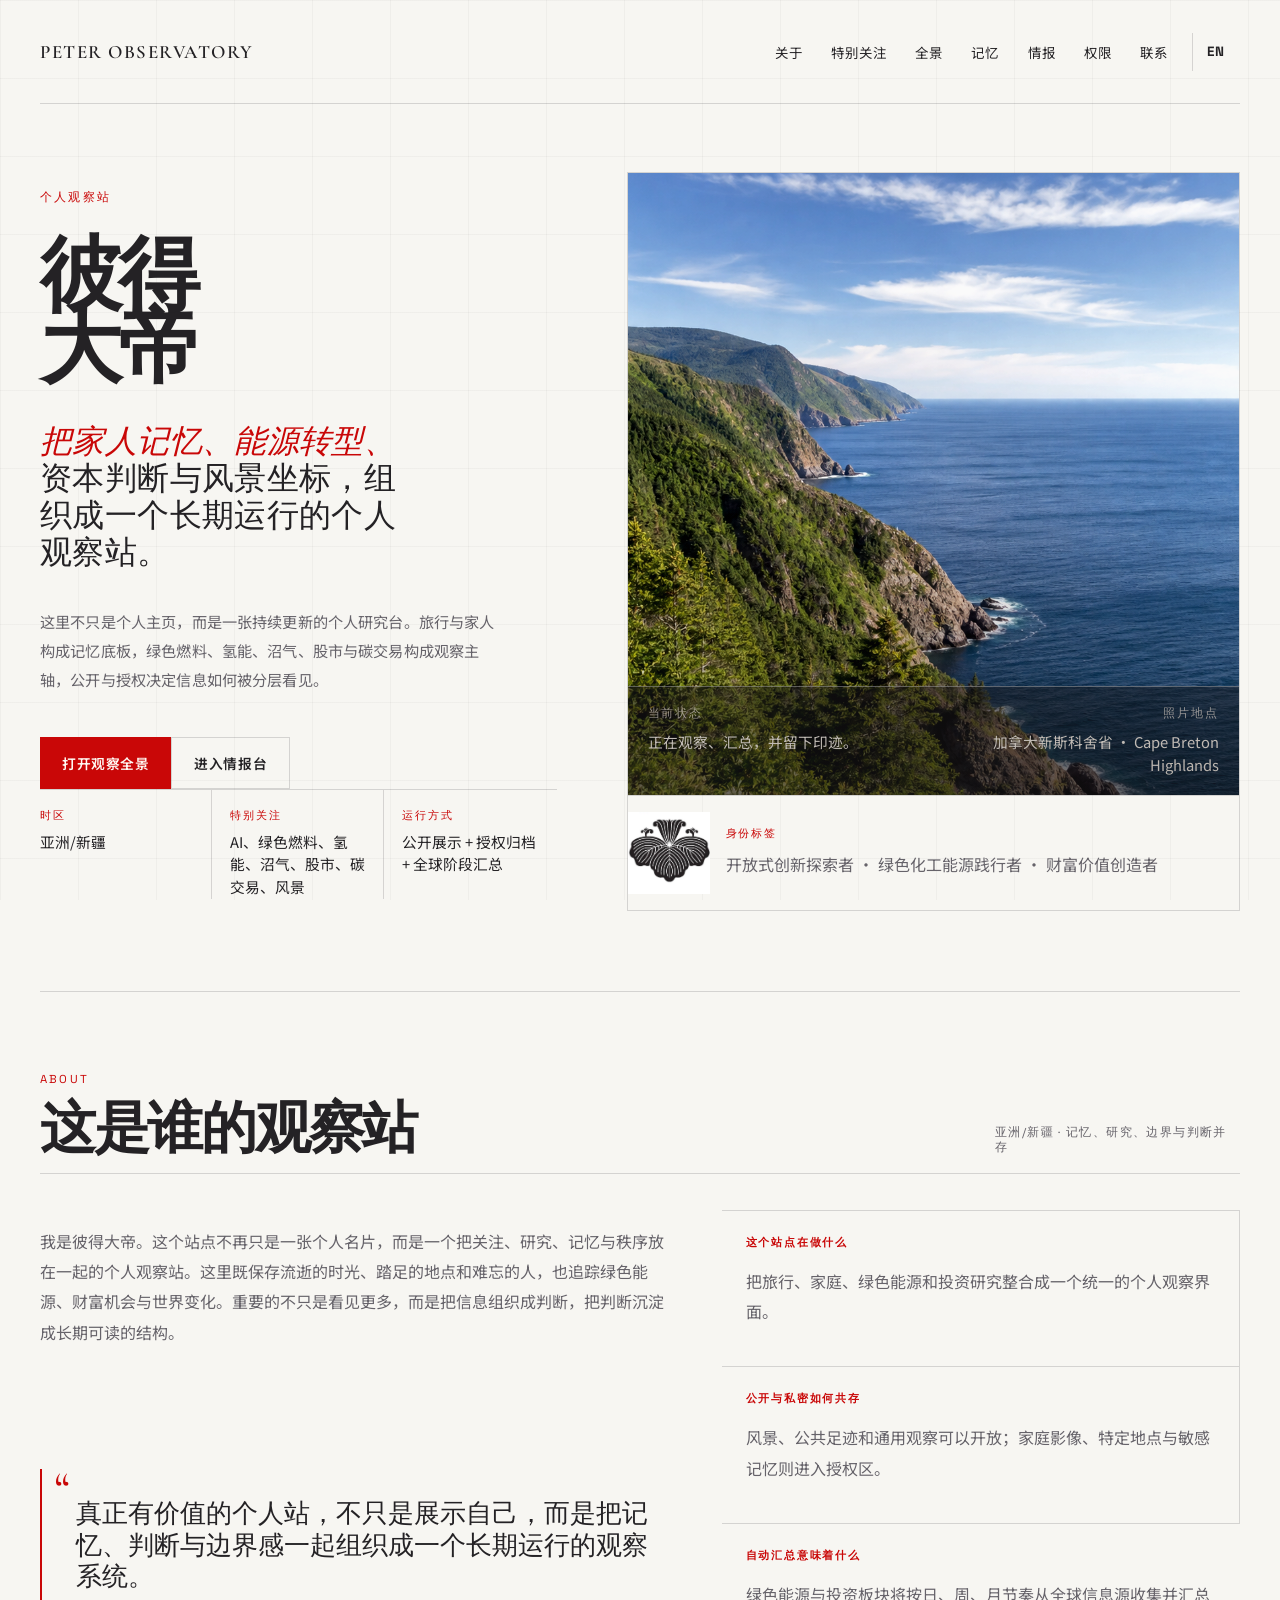
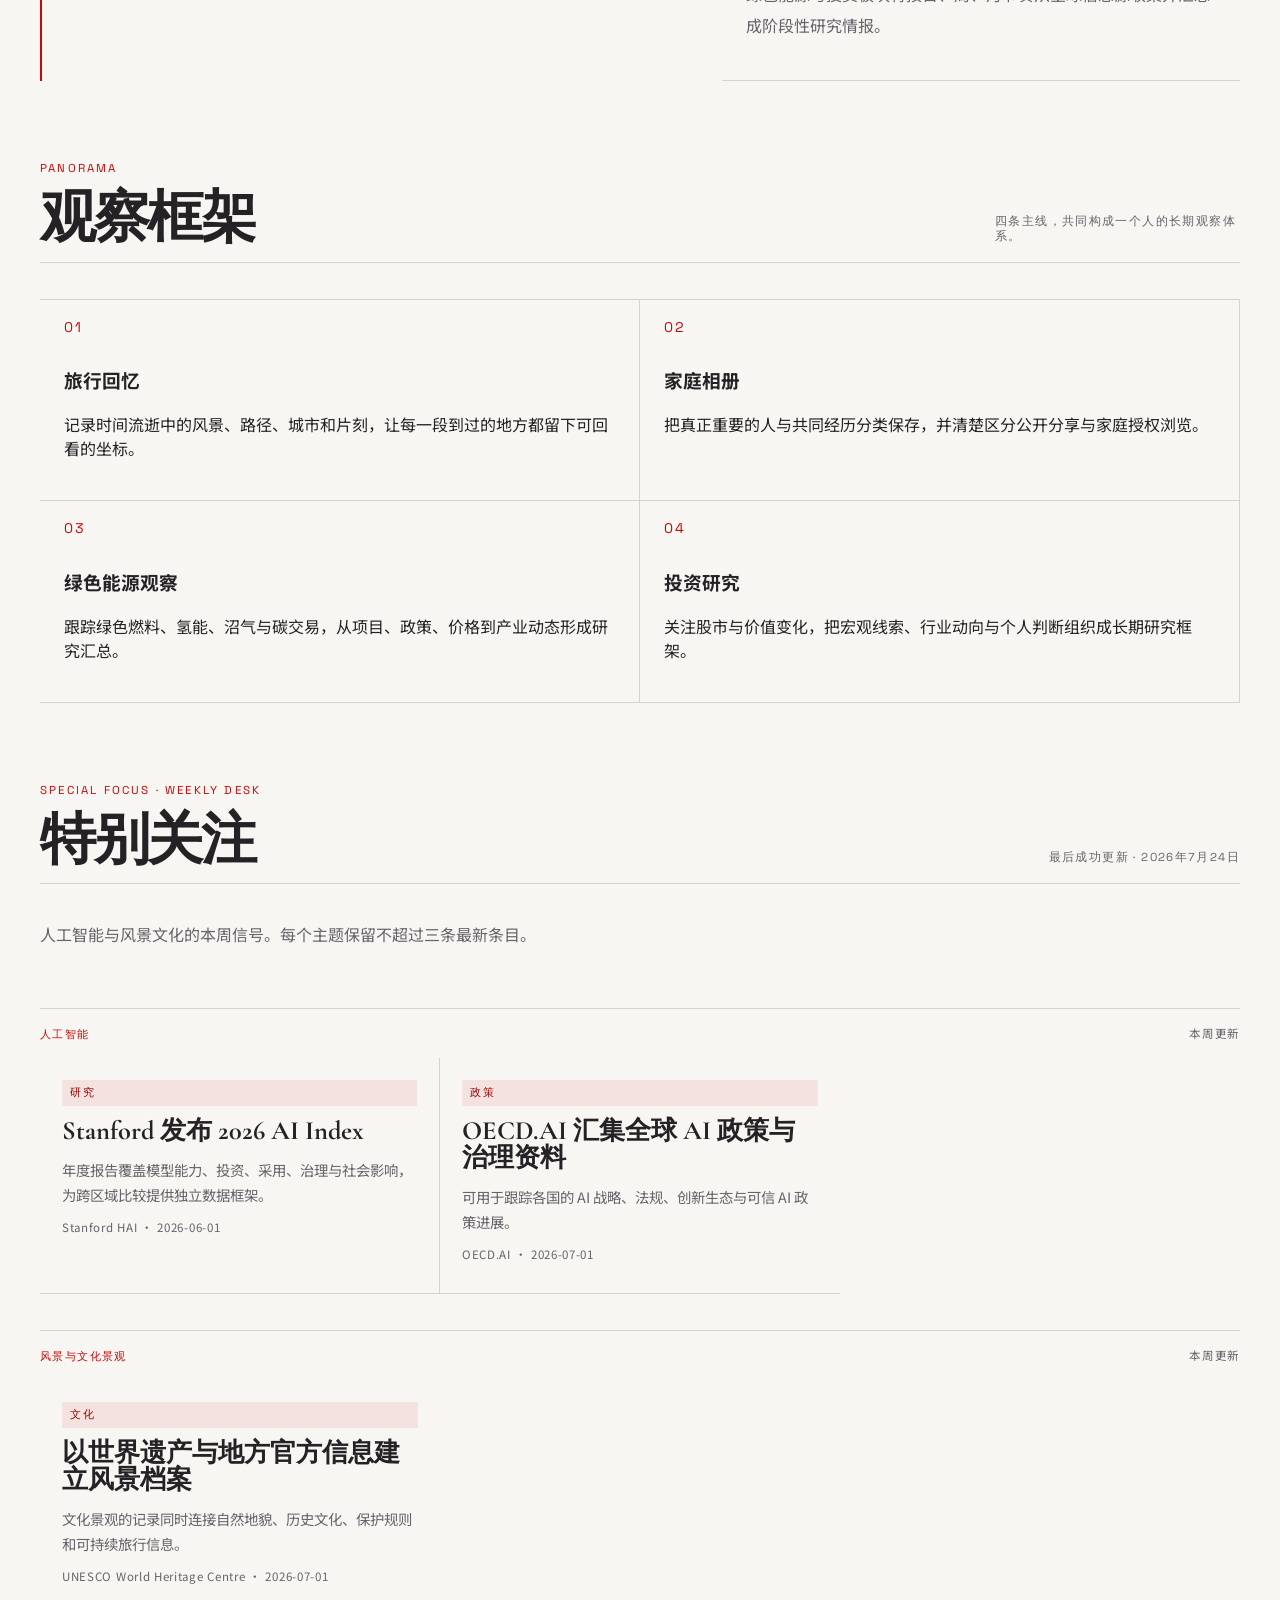
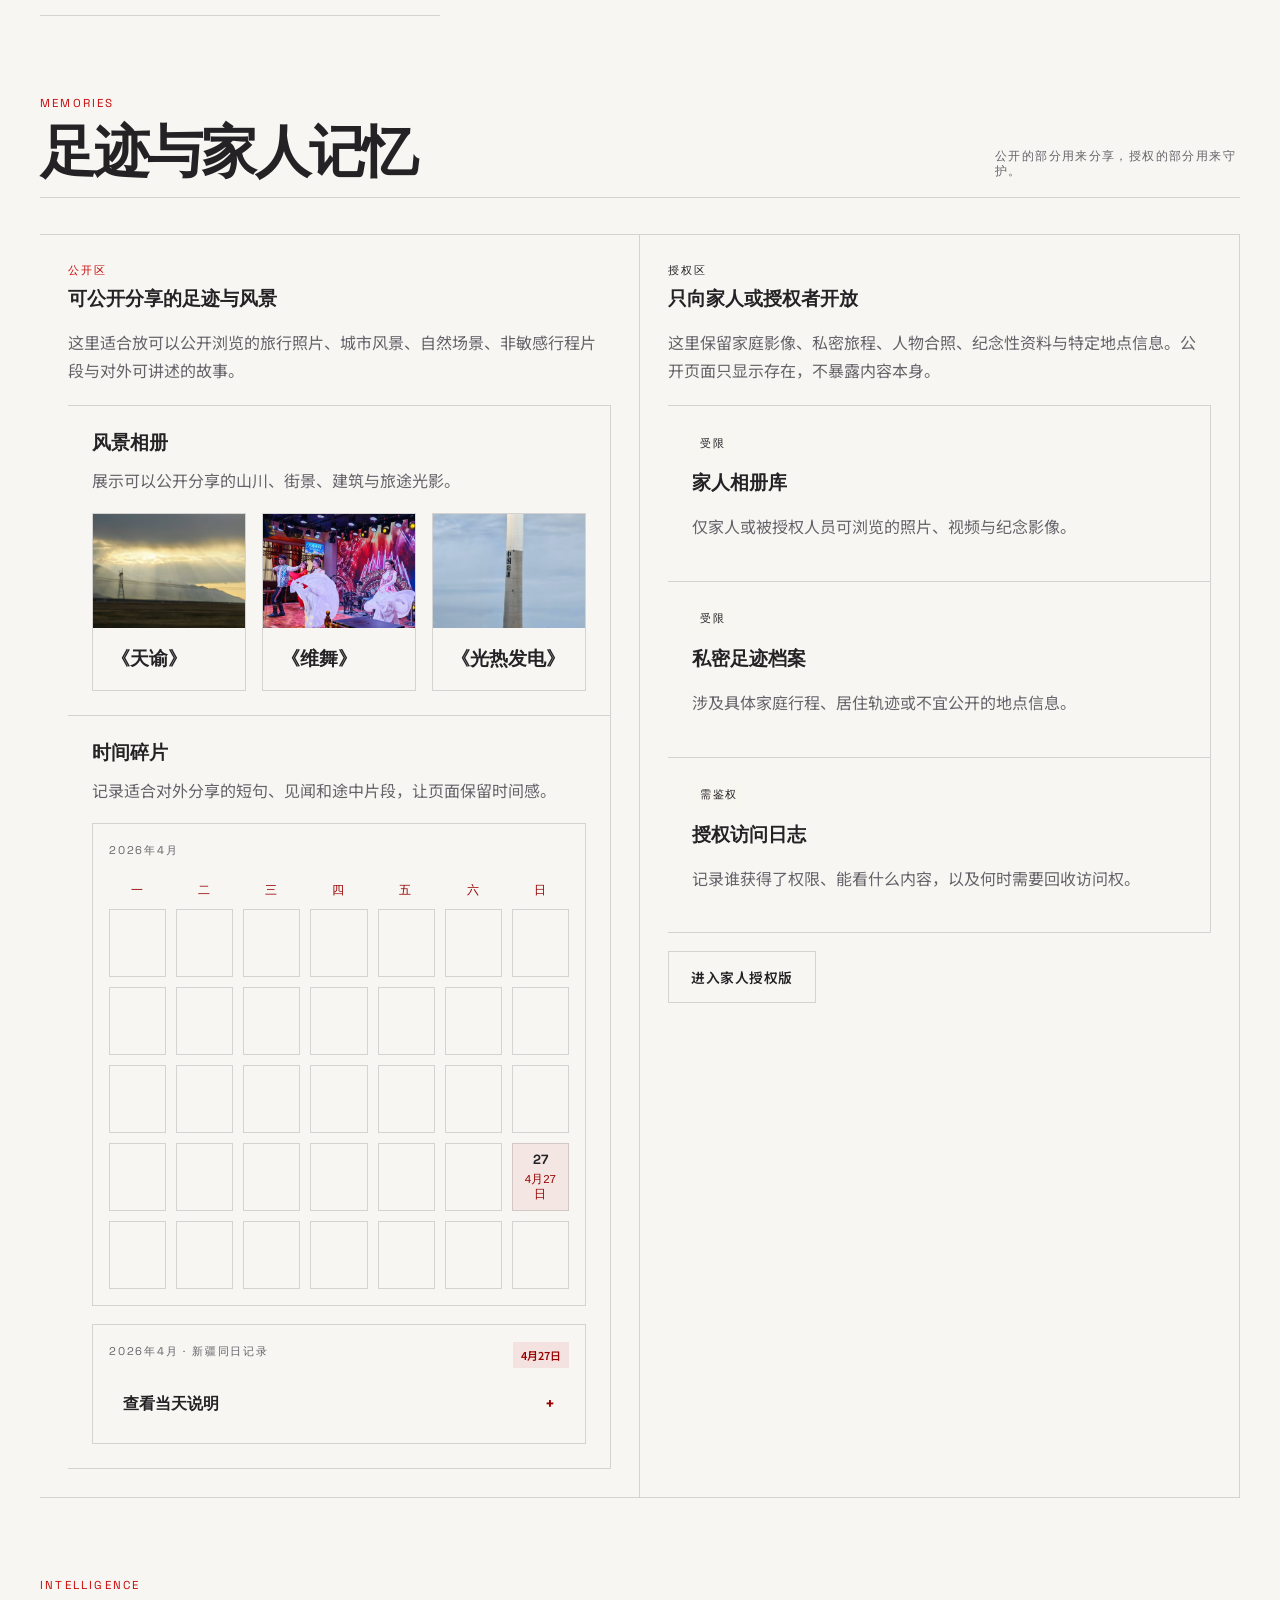
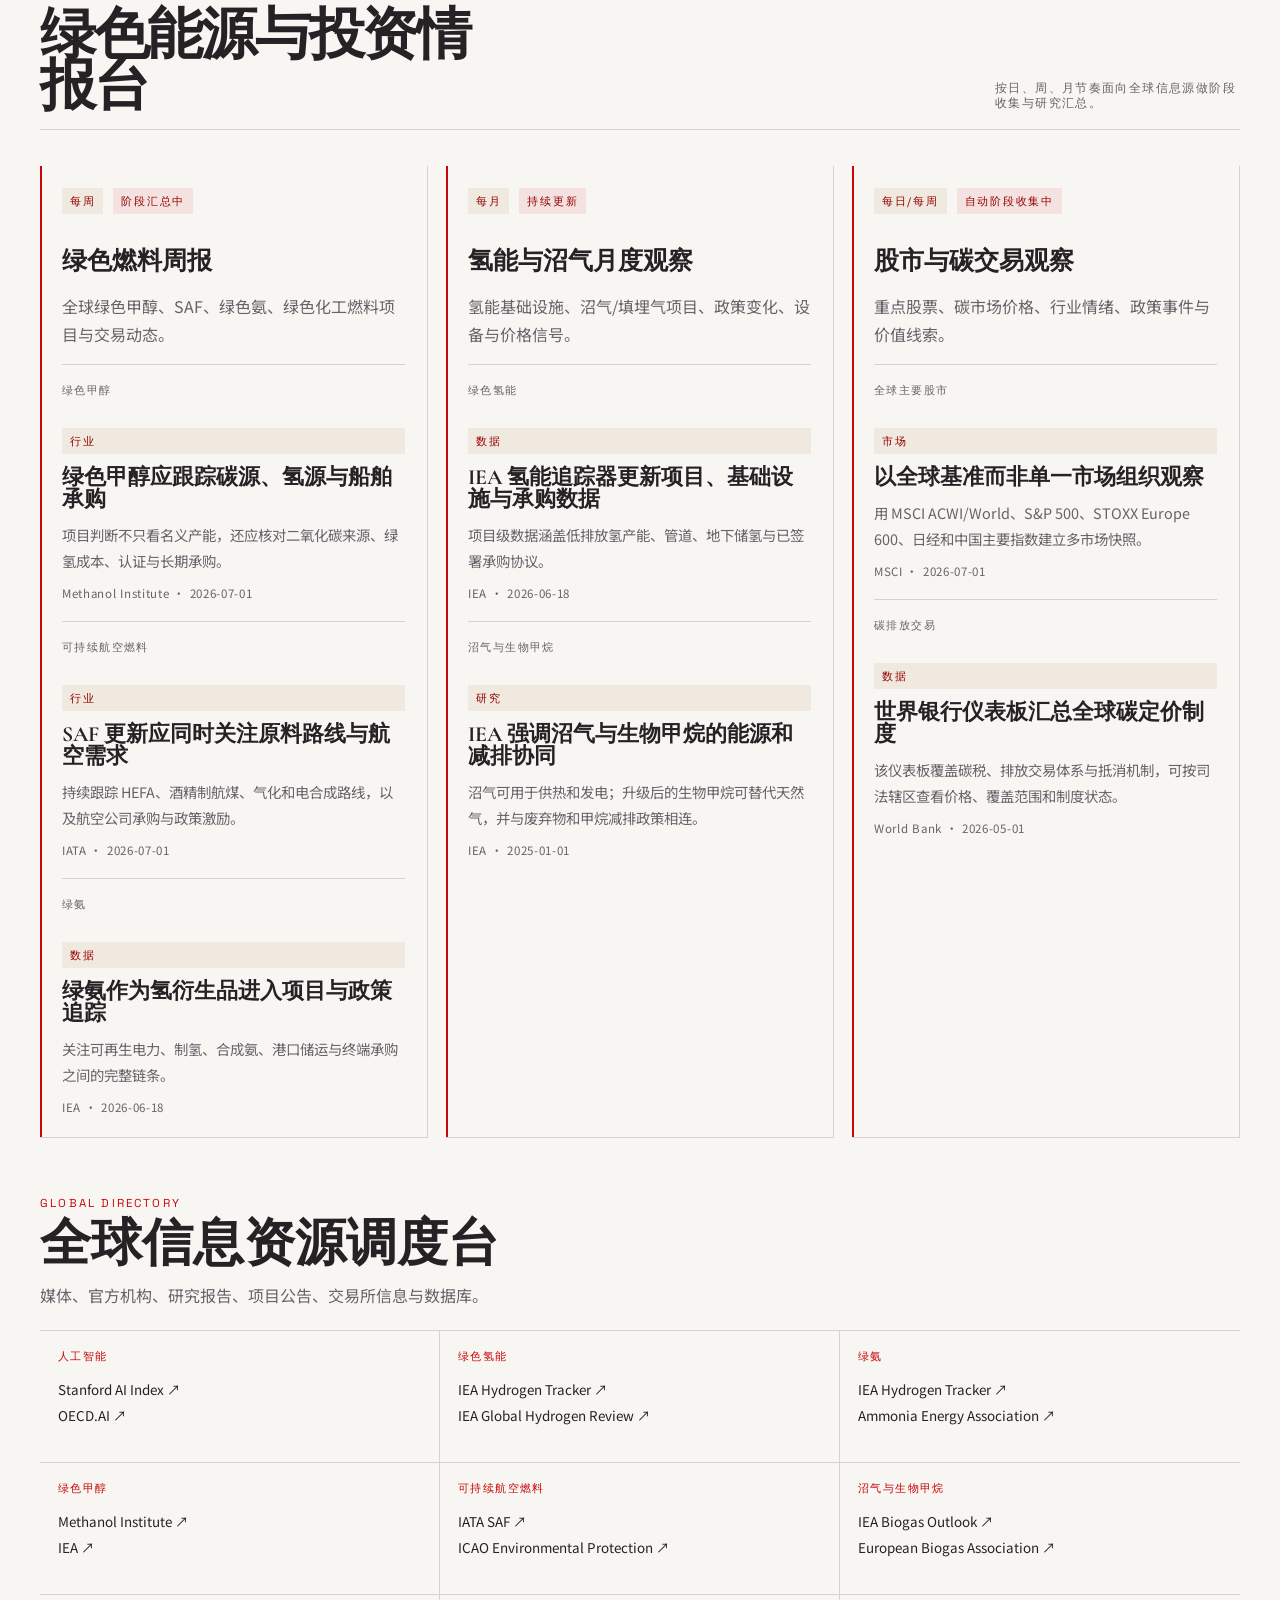
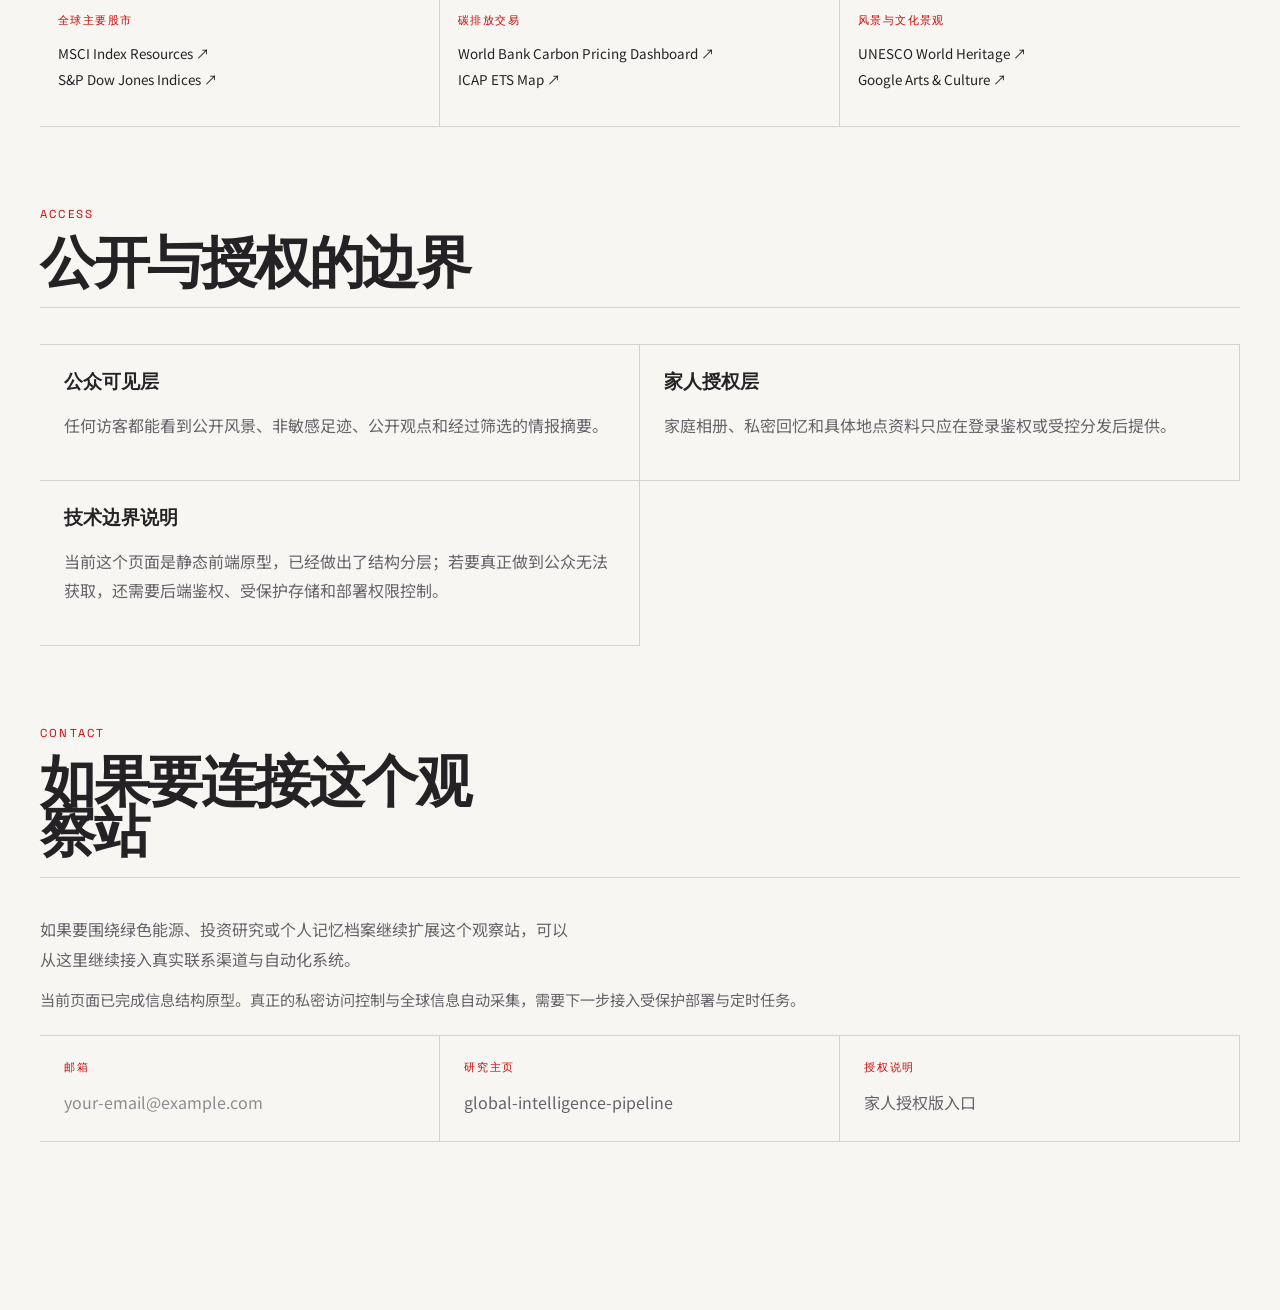
==== commit 26c8a8df: "Render intelligence routing desks" ====
--- a/index.html
+++ b/index.html
@@ -27,7 +27,7 @@
       <div class="header-controls">
         <nav class="site-nav" aria-label="主导航">
           <a href="#about" data-nav="about">关于</a>
-          <a href="#weekly-intelligence" data-nav="focus">关注方向</a>
+          <a href="#weekly-intelligence" data-nav="focus">特别关注</a>
           <a href="#panorama" data-nav="panorama">全景</a>
           <a href="#memories" data-nav="memories">记忆</a>
           <a href="#intelligence" data-nav="intelligence">情报</a>
@@ -118,13 +118,12 @@
       <section class="section focus-section reveal" id="weekly-intelligence">
         <div class="section-heading">
           <div>
-            <p class="section-kicker" id="focus-kicker">FOCUS AREAS</p>
-            <h2 id="focus-title">关注方向</h2>
+            <p class="section-kicker" id="focus-kicker">SPECIAL FOCUS</p>
+            <h2 id="focus-title">特别关注</h2>
           </div>
           <p class="section-side-note" id="focus-updated">正在载入本周更新</p>
         </div>
         <div class="focus-intro" id="focus-intro"></div>
-        <div class="focus-directory" id="focus-directory"></div>
         <div class="focus-weekly" id="focus-weekly"></div>
       </section>
 
@@ -167,7 +166,8 @@
           </div>
           <p class="section-side-note" id="intelligence-note"></p>
         </div>
-        <div class="intel-grid" id="intel-grid"></div>
+        <div class="intel-live-briefs" id="intel-live-briefs"></div>
+        <div class="global-resource-directory" id="global-resource-directory"></div>
       </section>
 
       <section class="section reveal" id="access">
--- a/style.css
+++ b/style.css
@@ -1428,13 +1428,7 @@
 
 .focus-section { scroll-margin-top: 32px; }
 .focus-intro { max-width: 62ch; margin: 0 0 28px; color: var(--muted); line-height: 1.85; }
-.focus-directory { display: grid; grid-template-columns: repeat(5, minmax(0, 1fr)); border-top: 1px solid var(--line); }
-.focus-source-card { min-height: 142px; padding: 18px; border-right: 1px solid var(--line); border-bottom: 1px solid var(--line); }
-.focus-source-card:nth-child(5n) { border-right: 0; }
 .focus-topic-label { margin: 0 0 16px; color: var(--accent); font-family: "Space Grotesk", sans-serif; font-size: 0.68rem; letter-spacing: 0.13em; text-transform: uppercase; }
-.focus-source-links { display: grid; gap: 8px; }
-.focus-source-links a { color: var(--ink); font-size: 0.84rem; line-height: 1.35; text-decoration: none; }
-.focus-source-links a:hover, .focus-source-links a:focus-visible { color: var(--accent); }
 .focus-weekly { display: grid; gap: 36px; margin-top: 58px; }
 .focus-topic-card { border-top: 1px solid var(--line); }
 .focus-topic-head { display: flex; align-items: baseline; justify-content: space-between; gap: 20px; padding: 16px 0; }
@@ -1444,9 +1438,30 @@
 .focus-item { display: grid; align-content: start; gap: 12px; min-height: 236px; padding: 22px; border-right: 1px solid var(--line); border-bottom: 1px solid var(--line); color: var(--ink); text-decoration: none; }
 .focus-item:last-child { border-right: 0; }
 .focus-item:hover, .focus-item:focus-visible { background: rgba(201, 7, 7, 0.04); }
-.focus-item h3 { margin: 0; font-family: "Cormorant Garamond", serif; font-size: 1.65rem; line-height: 1.02; }
+.focus-item h3, .focus-item h4 { margin: 0; font-family: "Cormorant Garamond", serif; font-size: 1.65rem; line-height: 1.02; }
 .focus-item p { margin: 0; color: var(--muted); font-size: 0.9rem; line-height: 1.75; }
 .focus-item-meta { margin-top: auto; }
+.intel-live-briefs { display: grid; grid-template-columns: repeat(3, minmax(0, 1fr)); gap: 18px; }
+.intel-live-card { display: grid; align-content: start; gap: 16px; min-width: 0; padding: 22px; }
+.intel-live-card h3 { margin: 0; font-size: 1.55rem; }
+.intel-live-card > p { margin: 0; color: var(--muted); line-height: 1.7; }
+.intel-topic-briefs { display: grid; gap: 20px; }
+.intel-topic-brief { border-top: 1px solid var(--line); padding-top: 16px; }
+.intel-topic-brief .focus-topic-label { margin-bottom: 12px; }
+.intel-topic-brief .focus-items { grid-template-columns: 1fr; }
+.intel-topic-brief .focus-item { min-height: 0; padding: 16px 0 0; border-right: 0; border-bottom: 0; }
+.intel-topic-brief .focus-item h4 { font-size: 1.35rem; }
+.global-resource-directory { margin-top: 58px; }
+.global-resource-heading { max-width: 70ch; margin-bottom: 20px; }
+.global-resource-heading .section-kicker { margin-bottom: 10px; }
+.global-resource-heading h3 { margin: 0; font-family: "Cormorant Garamond", serif; font-size: clamp(2rem, 4vw, 3.2rem); line-height: 0.95; }
+.global-resource-heading > p:last-child { margin: 14px 0 0; color: var(--muted); line-height: 1.7; }
+.global-resource-grid { display: grid; grid-template-columns: repeat(3, minmax(0, 1fr)); border-top: 1px solid var(--line); }
+.global-resource-card { min-height: 132px; padding: 18px; border-right: 1px solid var(--line); border-bottom: 1px solid var(--line); }
+.global-resource-card:nth-child(3n) { border-right: 0; }
+.global-resource-links { display: grid; gap: 8px; }
+.global-resource-links a { color: var(--ink); font-size: 0.84rem; line-height: 1.35; text-decoration: none; }
+.global-resource-links a:hover, .global-resource-links a:focus-visible { color: var(--accent); }
 .family-hero-actions { display: flex; flex-wrap: wrap; gap: 12px; margin-top: 24px; }
 .family-checkpoint, .family-vault-shell { background: rgba(255, 252, 240, 0.9); }
 .checkpoint-grid, .vault-dashboard { display: grid; grid-template-columns: repeat(2, minmax(0, 1fr)); gap: 0; border-top: 1px solid var(--line); }
@@ -1519,9 +1534,10 @@
   .signal-row { margin-top: 42px; }
   .hero-image-card { min-height: 500px; }
   .about-grid { grid-template-columns: 1fr; }
-  .focus-directory { grid-template-columns: repeat(2, minmax(0, 1fr)); }
-  .focus-source-card:nth-child(5n) { border-right: 1px solid var(--line); }
-  .focus-source-card:nth-child(2n) { border-right: 0; }
+  .intel-live-briefs { grid-template-columns: 1fr; }
+  .global-resource-grid { grid-template-columns: repeat(2, minmax(0, 1fr)); }
+  .global-resource-card:nth-child(3n) { border-right: 1px solid var(--line); }
+  .global-resource-card:nth-child(2n) { border-right: 0; }
   .checkpoint-grid, .vault-dashboard { grid-template-columns: 1fr; }
 }
 
@@ -1544,8 +1560,8 @@
   .section-heading { gap: 16px; }
   .cards-grid, .roadmap-list, .contact-links, .panorama-grid, .intel-grid, .access-grid, .memory-split, .photo-gallery, .calendar-grid, .family-grid, .family-protocol-grid { border-top: 1px solid var(--line); }
   .fact-card, .skill-card, .roadmap-card, .panorama-card, .gallery-card, .vault-card, .intel-card, .access-card, .family-card, .contact-link, .memory-column { border-right: 0; }
-  .focus-directory, .focus-items { grid-template-columns: 1fr; }
-  .focus-source-card, .focus-source-card:nth-child(5n), .focus-source-card:nth-child(2n), .focus-item { border-right: 0; }
+  .focus-items, .global-resource-grid { grid-template-columns: 1fr; }
+  .global-resource-card, .global-resource-card:nth-child(3n), .global-resource-card:nth-child(2n), .focus-item { border-right: 0; }
   .focus-weekly { margin-top: 42px; }
   .focus-topic-head { align-items: flex-start; flex-direction: column; gap: 6px; }
 }
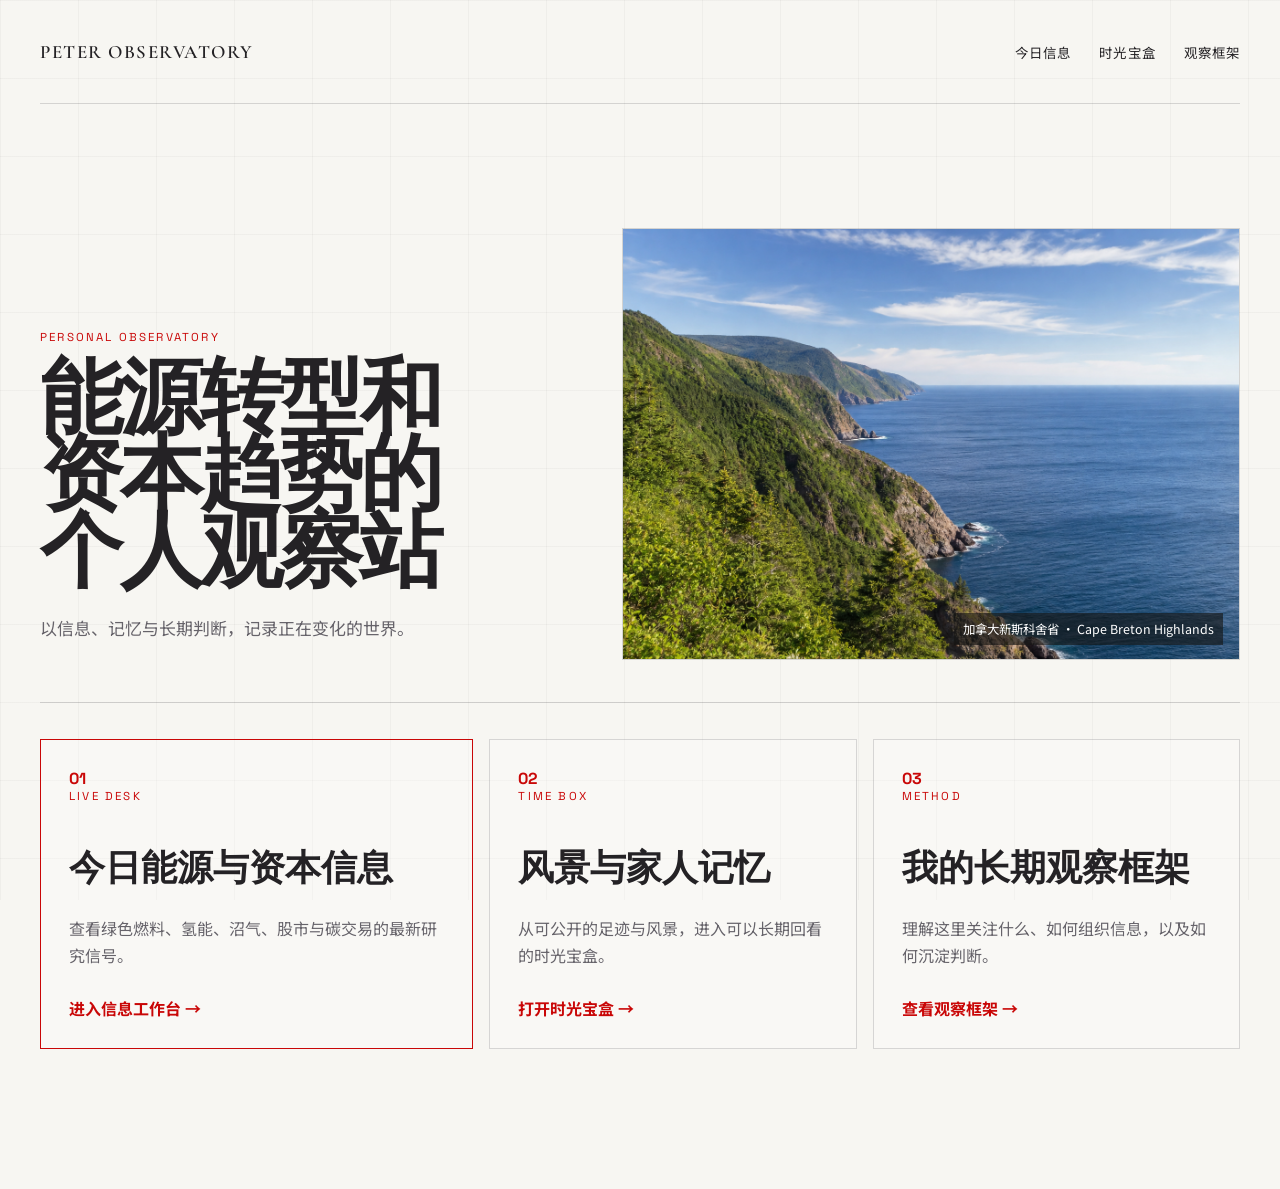
==== commit f30ed08c: "Redesign observatory as focused workspaces" ====
--- a/index.html
+++ b/index.html
@@ -3,202 +3,56 @@
 <head>
   <meta charset="UTF-8">
   <meta name="viewport" content="width=device-width, initial-scale=1.0">
-  <title>Peter the Great | Personal Observatory</title>
-  <meta
-    id="meta-description"
-    name="description"
-    content="彼得大帝的个人主页，记录足迹、家人记忆、绿色能源观察与财富研究。"
-  >
+  <title>彼得大帝 | 个人观察站</title>
+  <meta id="meta-description" name="description" content="能源转型和资本趋势的个人观察站">
   <link rel="preconnect" href="https://fonts.googleapis.com">
   <link rel="preconnect" href="https://fonts.gstatic.com" crossorigin>
-  <link
-    href="https://fonts.googleapis.com/css2?family=Cormorant+Garamond:ital,wght@0,500;0,600;1,500;1,600&family=Space+Grotesk:wght@400;500;700&family=Noto+Sans+SC:wght@400;500;700&display=swap"
-    rel="stylesheet"
-  >
-  <link rel="stylesheet" href="style.css?v=weekly-intelligence">
+  <link href="https://fonts.googleapis.com/css2?family=Cormorant+Garamond:wght@500;600&family=Space+Grotesk:wght@400;500;700&family=Noto+Sans+SC:wght@400;500;700&display=swap" rel="stylesheet">
+  <link rel="stylesheet" href="style.css?v=workspace-redesign">
 </head>
 <body>
-  <div class="ambient ambient-one"></div>
-  <div class="ambient ambient-two"></div>
-
   <div class="page-shell">
     <header class="site-header">
-      <a class="brand" href="#top">PETER OBSERVATORY</a>
-      <div class="header-controls">
-        <nav class="site-nav" aria-label="主导航">
-          <a href="#about" data-nav="about">关于</a>
-          <a href="#weekly-intelligence" data-nav="focus">特别关注</a>
-          <a href="#panorama" data-nav="panorama">全景</a>
-          <a href="#memories" data-nav="memories">记忆</a>
-          <a href="#intelligence" data-nav="intelligence">情报</a>
-          <a href="#access" data-nav="access">权限</a>
-          <a href="#contact" data-nav="contact">联系</a>
-        </nav>
-        <button class="language-toggle" id="language-toggle" type="button" aria-label="切换语言">
-          EN
-        </button>
-      </div>
+      <a class="brand" href="index.html">PETER OBSERVATORY</a>
+      <nav class="site-nav" aria-label="主导航">
+        <a href="intelligence.html">今日信息</a>
+        <a href="memories.html">时光宝盒</a>
+        <a href="framework.html">观察框架</a>
+      </nav>
     </header>
-
     <main id="top">
-      <section class="hero section">
-        <div class="hero-copy reveal">
-          <p class="eyebrow" id="hero-eyebrow">个人观察站</p>
-          <h1 id="hero-name">彼得大帝</h1>
-          <p class="hero-tagline" id="hero-tagline"></p>
-          <p class="hero-description" id="hero-description"></p>
-          <div class="hero-actions">
-            <a class="button button-primary" href="#memories" id="primary-cta">查看记忆</a>
-            <a class="button button-secondary" href="#intelligence" id="secondary-cta">查看情报</a>
-          </div>
-          <div class="signal-row" id="signal-row"></div>
+      <section class="gateway-hero">
+        <div class="gateway-copy">
+          <p class="eyebrow">PERSONAL OBSERVATORY</p>
+          <h1>能源转型和<br>资本趋势的<br>个人观察站</h1>
+          <p>以信息、记忆与长期判断，记录正在变化的世界。</p>
         </div>
-
-        <div class="hero-visual reveal">
-          <div class="hero-image-card" data-depth="0.08">
-            <img
-              id="hero-background"
-              src="assets/cape-breton-highlands-hero.png"
-              alt="一侧是高地山体、一侧是海岸线的海岬高地风景照片"
-            >
-            <div class="hero-overlay">
-              <div class="overlay-block">
-                <p class="overlay-label">当前状态</p>
-                <p class="overlay-value" id="hero-status"></p>
-              </div>
-              <div class="overlay-block overlay-block-location">
-                <p class="overlay-label" id="hero-location-label">照片地点</p>
-                <p class="overlay-value" id="hero-location"></p>
-              </div>
-            </div>
-          </div>
-          <div class="hero-avatar-card">
-            <div class="avatar-frame">
-              <img id="avatar-image" src="assets/avatar-kamon.jpg" alt="彼得大帝身份标签图像">
-            </div>
-            <div class="mini-bio">
-              <p class="mini-bio-label">身份标签</p>
-              <p class="mini-bio-value" id="mini-bio-value"></p>
-            </div>
-          </div>
-        </div>
+        <figure class="gateway-photo">
+          <img src="assets/cape-breton-highlands-hero.png" alt="一侧是高地山体、一侧是海岸线的海岬高地风景照片">
+          <figcaption>加拿大新斯科舍省 · Cape Breton Highlands</figcaption>
+        </figure>
       </section>
-
-      <section class="section about-section reveal" id="about">
-        <div class="section-heading">
-          <div>
-            <p class="section-kicker">ABOUT</p>
-            <h2 id="about-title">这是谁的全景</h2>
-          </div>
-          <p class="section-side-note" id="about-side-note"></p>
-        </div>
-        <div class="about-grid">
-          <div class="about-story">
-            <p class="about-text" id="about-text"></p>
-            <div class="quote-panel">
-              <p class="quote-mark">“</p>
-              <p class="quote-text" id="signature-quote"></p>
-            </div>
-          </div>
-          <div class="about-facts" id="about-facts"></div>
-        </div>
-      </section>
-
-      <section class="section reveal" id="panorama">
-        <div class="section-heading">
-          <div>
-            <p class="section-kicker">PANORAMA</p>
-            <h2 id="panorama-title">个人关注全景</h2>
-          </div>
-          <p class="section-side-note" id="panorama-note"></p>
-        </div>
-        <div class="panorama-grid" id="panorama-grid"></div>
-      </section>
-
-      <section class="section focus-section reveal" id="weekly-intelligence">
-        <div class="section-heading">
-          <div>
-            <p class="section-kicker" id="focus-kicker">SPECIAL FOCUS</p>
-            <h2 id="focus-title">特别关注</h2>
-          </div>
-          <p class="section-side-note" id="focus-updated">正在载入本周更新</p>
-        </div>
-        <div class="focus-intro" id="focus-intro"></div>
-        <div class="focus-weekly" id="focus-weekly"></div>
-      </section>
-
-      <section class="section reveal" id="memories">
-        <div class="section-heading">
-          <div>
-            <p class="section-kicker">MEMORIES</p>
-            <h2 id="memories-title">足迹与家人记忆</h2>
-          </div>
-          <p class="section-side-note" id="memories-note"></p>
-        </div>
-        <div class="memory-split">
-          <article class="memory-column public-memory">
-            <div class="memory-header">
-              <p class="memory-label" id="public-memory-label">公开区</p>
-              <h3 id="public-memory-title">可公开分享的足迹与风景</h3>
-            </div>
-            <p class="memory-copy" id="public-memory-copy"></p>
-            <div class="memory-gallery" id="public-gallery"></div>
-          </article>
-          <article class="memory-column private-memory">
-            <div class="memory-header">
-              <p class="memory-label" id="private-memory-label">授权区</p>
-              <h3 id="private-memory-title">只向家人或授权者开放</h3>
-            </div>
-            <p class="memory-copy" id="private-memory-copy"></p>
-            <div class="vault-list" id="private-vault"></div>
-            <a class="button button-secondary memory-entry-button" href="family.html" id="family-entry-button">
-              进入家人授权版
-            </a>
-          </article>
-        </div>
-      </section>
-
-      <section class="section reveal" id="intelligence">
-        <div class="section-heading">
-          <div>
-            <p class="section-kicker">INTELLIGENCE</p>
-            <h2 id="intelligence-title">绿色能源与投资情报台</h2>
-          </div>
-          <p class="section-side-note" id="intelligence-note"></p>
-        </div>
-        <div class="intel-live-briefs" id="intel-live-briefs"></div>
-        <div class="global-resource-directory" id="global-resource-directory"></div>
-      </section>
-
-      <section class="section reveal" id="access">
-        <div class="section-heading">
-          <div>
-            <p class="section-kicker">ACCESS</p>
-            <h2 id="access-title">公开与授权的边界</h2>
-          </div>
-        </div>
-        <div class="access-grid" id="access-grid"></div>
-      </section>
-
-      <section class="section contact-section reveal" id="contact">
-        <div class="section-heading">
-          <div>
-            <p class="section-kicker">CONTACT</p>
-            <h2 id="contact-title">如果要连接这个全景</h2>
-          </div>
-        </div>
-        <p class="contact-copy" id="contact-copy"></p>
-        <p class="contact-note" id="contact-note"></p>
-        <div class="contact-links" id="contact-links"></div>
+      <section class="workspace-entries" aria-label="观察站入口">
+        <a class="workspace-entry workspace-entry-primary" href="intelligence.html">
+          <span class="workspace-number">01</span><p class="eyebrow">LIVE DESK</p>
+          <h2>今日能源与资本信息</h2>
+          <p>查看绿色燃料、氢能、沼气、股市与碳交易的最新研究信号。</p>
+          <span class="entry-action">进入信息工作台 →</span>
+        </a>
+        <a class="workspace-entry" href="memories.html">
+          <span class="workspace-number">02</span><p class="eyebrow">TIME BOX</p>
+          <h2>风景与家人记忆</h2>
+          <p>从可公开的足迹与风景，进入可以长期回看的时光宝盒。</p>
+          <span class="entry-action">打开时光宝盒 →</span>
+        </a>
+        <a class="workspace-entry" href="framework.html">
+          <span class="workspace-number">03</span><p class="eyebrow">METHOD</p>
+          <h2>我的长期观察框架</h2>
+          <p>理解这里关注什么、如何组织信息，以及如何沉淀判断。</p>
+          <span class="entry-action">查看观察框架 →</span>
+        </a>
       </section>
     </main>
   </div>
-
-  <div class="lightbox" id="lightbox" hidden>
-    <button class="lightbox-close" id="lightbox-close" type="button" aria-label="关闭大图">×</button>
-    <img class="lightbox-image" id="lightbox-image" alt="">
-  </div>
-
-  <script src="script.js?v=weekly-intelligence"></script>
 </body>
 </html>
--- a/style.css
+++ b/style.css
@@ -664,7 +664,6 @@
 }
 
 .panorama-grid,
-.intel-grid,
 .access-grid {
   display: grid;
   grid-template-columns: repeat(2, minmax(0, 1fr));
@@ -1190,7 +1189,6 @@
   .roadmap-list,
   .contact-links,
   .panorama-grid,
-  .intel-grid,
   .access-grid,
   .memory-split,
   .photo-gallery,
@@ -1385,6 +1383,39 @@
 
 .section-heading { align-items: end; margin-bottom: 36px; padding-bottom: 18px; border-bottom: 1px solid var(--line); }
 .section-heading h2 { max-width: 16ch; font-size: clamp(2.8rem, 4.4vw, 4.8rem); line-height: 0.9; letter-spacing: -0.04em; }
+html[lang="zh-CN"] #hero-name,
+html[lang="zh-CN"] #intelligence-title,
+html[lang="zh-CN"] #access-title,
+html[lang="zh-CN"] #contact-title {
+  max-width: none;
+  white-space: nowrap;
+}
+
+/* Workspace redesign */
+.gateway-hero { display: grid; grid-template-columns: minmax(0, .9fr) minmax(360px, 1.1fr); gap: clamp(32px, 6vw, 88px); align-items: end; min-height: 510px; padding: 56px 0 42px; border-bottom: 1px solid var(--line); }
+.gateway-copy h1, .workspace-hero h1 { margin: 12px 0 22px; font-family: "Cormorant Garamond", serif; font-size: clamp(3rem, 6.5vw, 6.7rem); line-height: .92; letter-spacing: -.035em; }
+.gateway-copy p:not(.eyebrow), .workspace-hero > p:last-child { max-width: 30rem; color: var(--muted); font-size: 1.06rem; line-height: 1.75; }
+.gateway-photo { position: relative; margin: 0; min-height: 430px; overflow: hidden; border: 1px solid var(--line); }
+.gateway-photo img { display:block; width:100%; height:430px; object-fit:cover; }
+.gateway-photo figcaption { position:absolute; right:16px; bottom:14px; padding:7px 9px; color:#fff; background:rgba(20,20,18,.62); font-size:.78rem; }
+.workspace-entries { display:grid; grid-template-columns: 1.18fr 1fr 1fr; gap:16px; padding:36px 0 52px; }
+.workspace-entry { display:flex; min-height:310px; flex-direction:column; padding:28px; border:1px solid var(--line); color:var(--ink); text-decoration:none; background:rgba(255,255,255,.25); transition:transform .2s ease, border-color .2s ease, background .2s ease; }
+.workspace-entry:hover, .workspace-entry:focus-visible { transform:translateY(-4px); border-color:var(--accent); background:#fffdf8; }
+.workspace-entry-primary { border-color:var(--accent); }
+.workspace-number { color:var(--accent); font-family:"Space Grotesk",sans-serif; font-weight:700; }
+.workspace-entry h2 { margin:30px 0 12px; font-family:"Cormorant Garamond",serif; font-size:clamp(1.85rem,2.8vw,3rem); line-height:1; }
+.workspace-entry p:not(.eyebrow) { color:var(--muted); line-height:1.7; }
+.entry-action { margin-top:auto; color:var(--accent); font-weight:700; }
+.workspace-page { padding-bottom:56px; }
+.workspace-hero { padding:54px 0 42px; border-bottom:1px solid var(--line); }
+.workspace-hero h1 { font-size:clamp(3rem,6vw,5.5rem); max-width:13ch; }
+.framework-grid { display:grid; grid-template-columns:repeat(4,1fr); gap:16px; padding-top:38px; }
+.framework-grid article { min-height:260px; padding:24px; border-top:2px solid var(--accent); background:rgba(255,255,255,.28); }
+.framework-grid span { color:var(--accent); font-weight:700; }
+.framework-grid h2 { font-family:"Cormorant Garamond",serif; font-size:2.1rem; line-height:1; }
+.framework-grid p { color:var(--muted); line-height:1.7; }
+
+@media (max-width: 850px) { .gateway-hero { grid-template-columns:1fr; min-height:0; } .gateway-photo, .gateway-photo img { min-height:0; height:300px; } .workspace-entries, .framework-grid { grid-template-columns:1fr; } .workspace-entry { min-height:220px; } }
 .section-side-note { max-width: 35ch; font-size: 0.72rem; letter-spacing: 0.12em; }
 .about-grid { gap: 48px; }
 .quote-panel { padding: 30px 0 0 34px; border: 0; border-left: 2px solid var(--accent); border-radius: 0; background: transparent; }
@@ -1403,7 +1434,7 @@
 .contact-section { background: transparent; }
 .contact-links { gap: 0; border-top: 1px solid var(--line); }
 .contact-link { gap: 12px; }
-.panorama-grid, .intel-grid, .access-grid { gap: 0; border-top: 1px solid var(--line); }
+.panorama-grid, .access-grid { gap: 0; border-top: 1px solid var(--line); }
 .panorama-card, .intel-card, .access-card { background: transparent; }
 .panorama-card { padding-top: 48px; }
 .memory-split { gap: 0; border-top: 1px solid var(--line); }
@@ -1437,7 +1468,7 @@
 .focus-items { display: grid; grid-template-columns: repeat(3, minmax(0, 1fr)); }
 .focus-item { display: grid; align-content: start; gap: 12px; min-height: 236px; padding: 22px; border-right: 1px solid var(--line); border-bottom: 1px solid var(--line); color: var(--ink); text-decoration: none; }
 .focus-item:last-child { border-right: 0; }
-.focus-item:hover, .focus-item:focus-visible { background: rgba(201, 7, 7, 0.04); }
+.focus-item:focus-visible { background: rgba(201, 7, 7, 0.04); }
 .focus-item h3, .focus-item h4 { margin: 0; font-family: "Cormorant Garamond", serif; font-size: 1.65rem; line-height: 1.02; }
 .focus-item p { margin: 0; color: var(--muted); font-size: 0.9rem; line-height: 1.75; }
 .focus-item-meta { margin-top: auto; }
@@ -1557,8 +1588,12 @@
   .signal-card, .signal-card + .signal-card { padding: 14px 0; border-right: 0; border-bottom: 1px solid var(--line); }
   .section { margin-bottom: 58px; }
   .section-heading h2 { font-size: 3rem; }
+  html[lang="zh-CN"] #hero-name,
+  html[lang="zh-CN"] #intelligence-title,
+  html[lang="zh-CN"] #access-title,
+  html[lang="zh-CN"] #contact-title { font-size: clamp(1.7rem, 8vw, 2.4rem); }
   .section-heading { gap: 16px; }
-  .cards-grid, .roadmap-list, .contact-links, .panorama-grid, .intel-grid, .access-grid, .memory-split, .photo-gallery, .calendar-grid, .family-grid, .family-protocol-grid { border-top: 1px solid var(--line); }
+  .cards-grid, .roadmap-list, .contact-links, .panorama-grid, .access-grid, .memory-split, .photo-gallery, .calendar-grid, .family-grid, .family-protocol-grid { border-top: 1px solid var(--line); }
   .fact-card, .skill-card, .roadmap-card, .panorama-card, .gallery-card, .vault-card, .intel-card, .access-card, .family-card, .contact-link, .memory-column { border-right: 0; }
   .focus-items, .global-resource-grid { grid-template-columns: 1fr; }
   .global-resource-card, .global-resource-card:nth-child(3n), .global-resource-card:nth-child(2n), .focus-item { border-right: 0; }
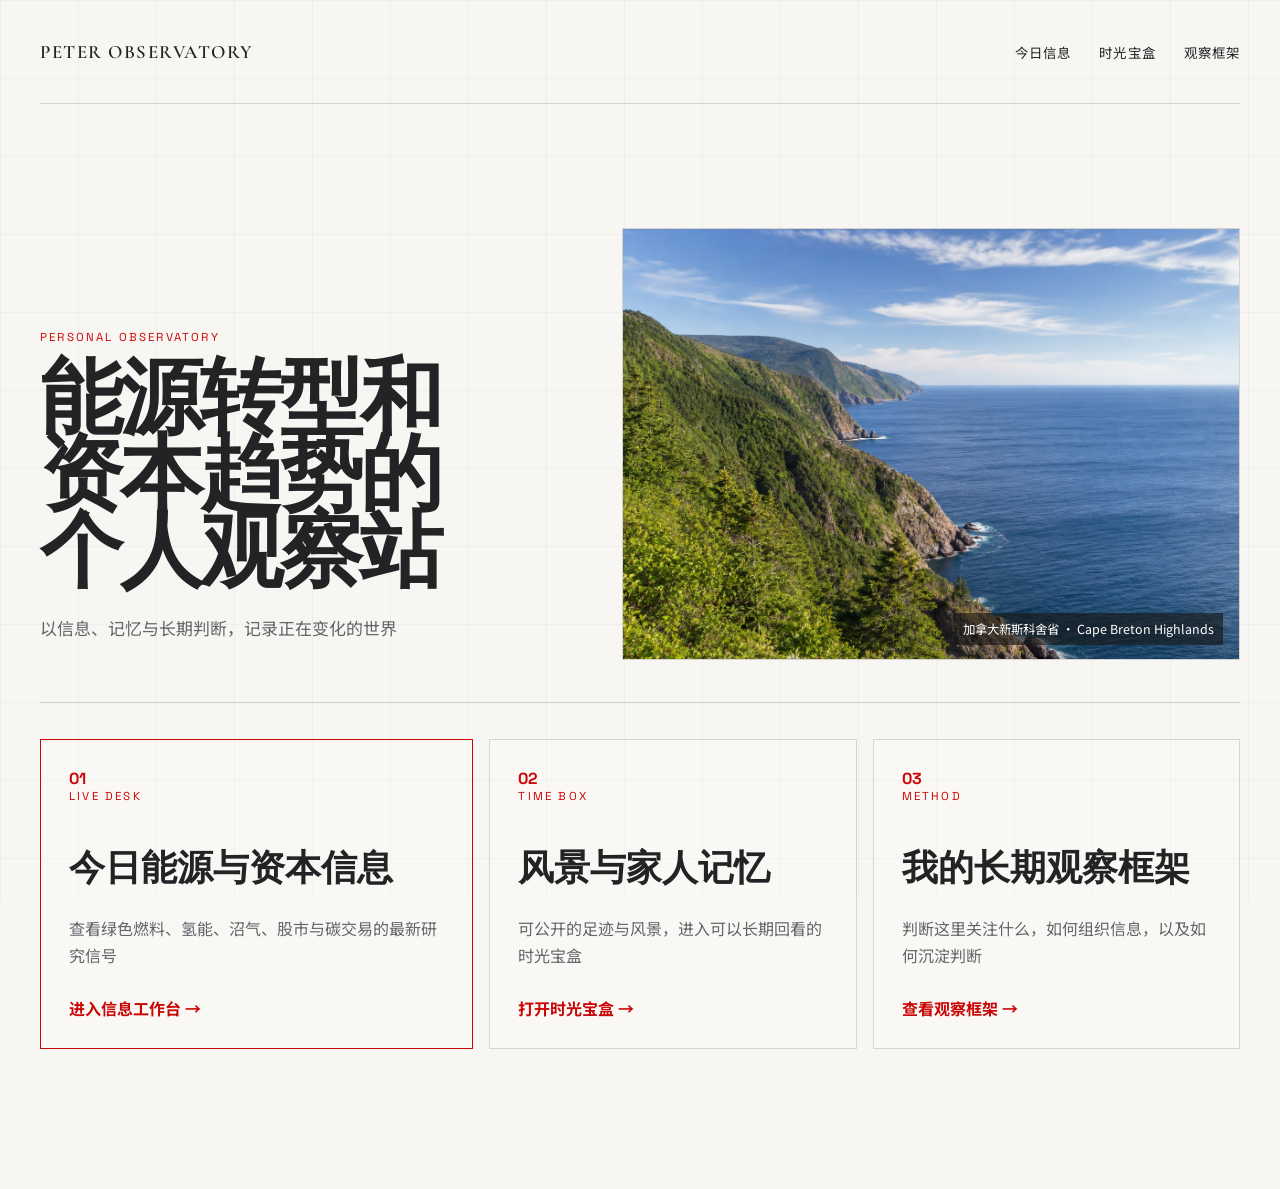
==== commit 950002b9: "Refine workspace copy and scenery desk" ====
--- a/index.html
+++ b/index.html
@@ -25,7 +25,7 @@
         <div class="gateway-copy">
           <p class="eyebrow">PERSONAL OBSERVATORY</p>
           <h1>能源转型和<br>资本趋势的<br>个人观察站</h1>
-          <p>以信息、记忆与长期判断，记录正在变化的世界。</p>
+          <p>以信息、记忆与长期判断，记录正在变化的世界</p>
         </div>
         <figure class="gateway-photo">
           <img src="assets/cape-breton-highlands-hero.png" alt="一侧是高地山体、一侧是海岸线的海岬高地风景照片">
@@ -36,19 +36,19 @@
         <a class="workspace-entry workspace-entry-primary" href="intelligence.html">
           <span class="workspace-number">01</span><p class="eyebrow">LIVE DESK</p>
           <h2>今日能源与资本信息</h2>
-          <p>查看绿色燃料、氢能、沼气、股市与碳交易的最新研究信号。</p>
+          <p>查看绿色燃料、氢能、沼气、股市与碳交易的最新研究信号</p>
           <span class="entry-action">进入信息工作台 →</span>
         </a>
         <a class="workspace-entry" href="memories.html">
           <span class="workspace-number">02</span><p class="eyebrow">TIME BOX</p>
           <h2>风景与家人记忆</h2>
-          <p>从可公开的足迹与风景，进入可以长期回看的时光宝盒。</p>
+          <p>可公开的足迹与风景，进入可以长期回看的时光宝盒</p>
           <span class="entry-action">打开时光宝盒 →</span>
         </a>
         <a class="workspace-entry" href="framework.html">
           <span class="workspace-number">03</span><p class="eyebrow">METHOD</p>
           <h2>我的长期观察框架</h2>
-          <p>理解这里关注什么、如何组织信息，以及如何沉淀判断。</p>
+          <p>判断这里关注什么，如何组织信息，以及如何沉淀判断</p>
           <span class="entry-action">查看观察框架 →</span>
         </a>
       </section>
--- a/style.css
+++ b/style.css
@@ -1403,19 +1403,27 @@
 .workspace-entry:hover, .workspace-entry:focus-visible { transform:translateY(-4px); border-color:var(--accent); background:#fffdf8; }
 .workspace-entry-primary { border-color:var(--accent); }
 .workspace-number { color:var(--accent); font-family:"Space Grotesk",sans-serif; font-weight:700; }
-.workspace-entry h2 { margin:30px 0 12px; font-family:"Cormorant Garamond",serif; font-size:clamp(1.85rem,2.8vw,3rem); line-height:1; }
+.workspace-entry h2 { margin:30px 0 12px; font-family:"Cormorant Garamond",serif; font-size:clamp(1.55rem,2.8vw,3rem); line-height:1; white-space:nowrap; }
 .workspace-entry p:not(.eyebrow) { color:var(--muted); line-height:1.7; }
 .entry-action { margin-top:auto; color:var(--accent); font-weight:700; }
 .workspace-page { padding-bottom:56px; }
 .workspace-hero { padding:54px 0 42px; border-bottom:1px solid var(--line); }
-.workspace-hero h1 { font-size:clamp(3rem,6vw,5.5rem); max-width:13ch; }
+.workspace-hero h1 { font-size:clamp(2rem,5vw,5.5rem); max-width:none; white-space:nowrap; }
 .framework-grid { display:grid; grid-template-columns:repeat(4,1fr); gap:16px; padding-top:38px; }
 .framework-grid article { min-height:260px; padding:24px; border-top:2px solid var(--accent); background:rgba(255,255,255,.28); }
 .framework-grid span { color:var(--accent); font-weight:700; }
 .framework-grid h2 { font-family:"Cormorant Garamond",serif; font-size:2.1rem; line-height:1; }
 .framework-grid p { color:var(--muted); line-height:1.7; }
-
-@media (max-width: 850px) { .gateway-hero { grid-template-columns:1fr; min-height:0; } .gateway-photo, .gateway-photo img { min-height:0; height:300px; } .workspace-entries, .framework-grid { grid-template-columns:1fr; } .workspace-entry { min-height:220px; } }
+.framework-scenery-section { padding:56px 0 0; }
+.framework-scenery-desk { display:grid; gap:24px; }
+.framework-scenery-photos { display:grid; grid-template-columns:repeat(3,1fr); gap:14px; }
+.framework-scenery-photos figure { margin:0; border:1px solid var(--line); background:#fffdf8; }
+.framework-scenery-photos img { display:block; width:100%; height:190px; object-fit:cover; }
+.framework-scenery-photos figcaption { padding:10px 12px; font-family:"Cormorant Garamond",serif; font-size:1.25rem; }
+.framework-scenery-items { display:grid; grid-template-columns:repeat(3,1fr); gap:14px; }
+.framework-scenery-empty { color:var(--muted); }
+
+@media (max-width: 850px) { .gateway-hero { grid-template-columns:1fr; min-height:0; } .gateway-photo, .gateway-photo img { min-height:0; height:300px; } .workspace-entries, .framework-grid, .framework-scenery-photos, .framework-scenery-items { grid-template-columns:1fr; } .workspace-entry { min-height:220px; } }
 .section-side-note { max-width: 35ch; font-size: 0.72rem; letter-spacing: 0.12em; }
 .about-grid { gap: 48px; }
 .quote-panel { padding: 30px 0 0 34px; border: 0; border-left: 2px solid var(--accent); border-radius: 0; background: transparent; }
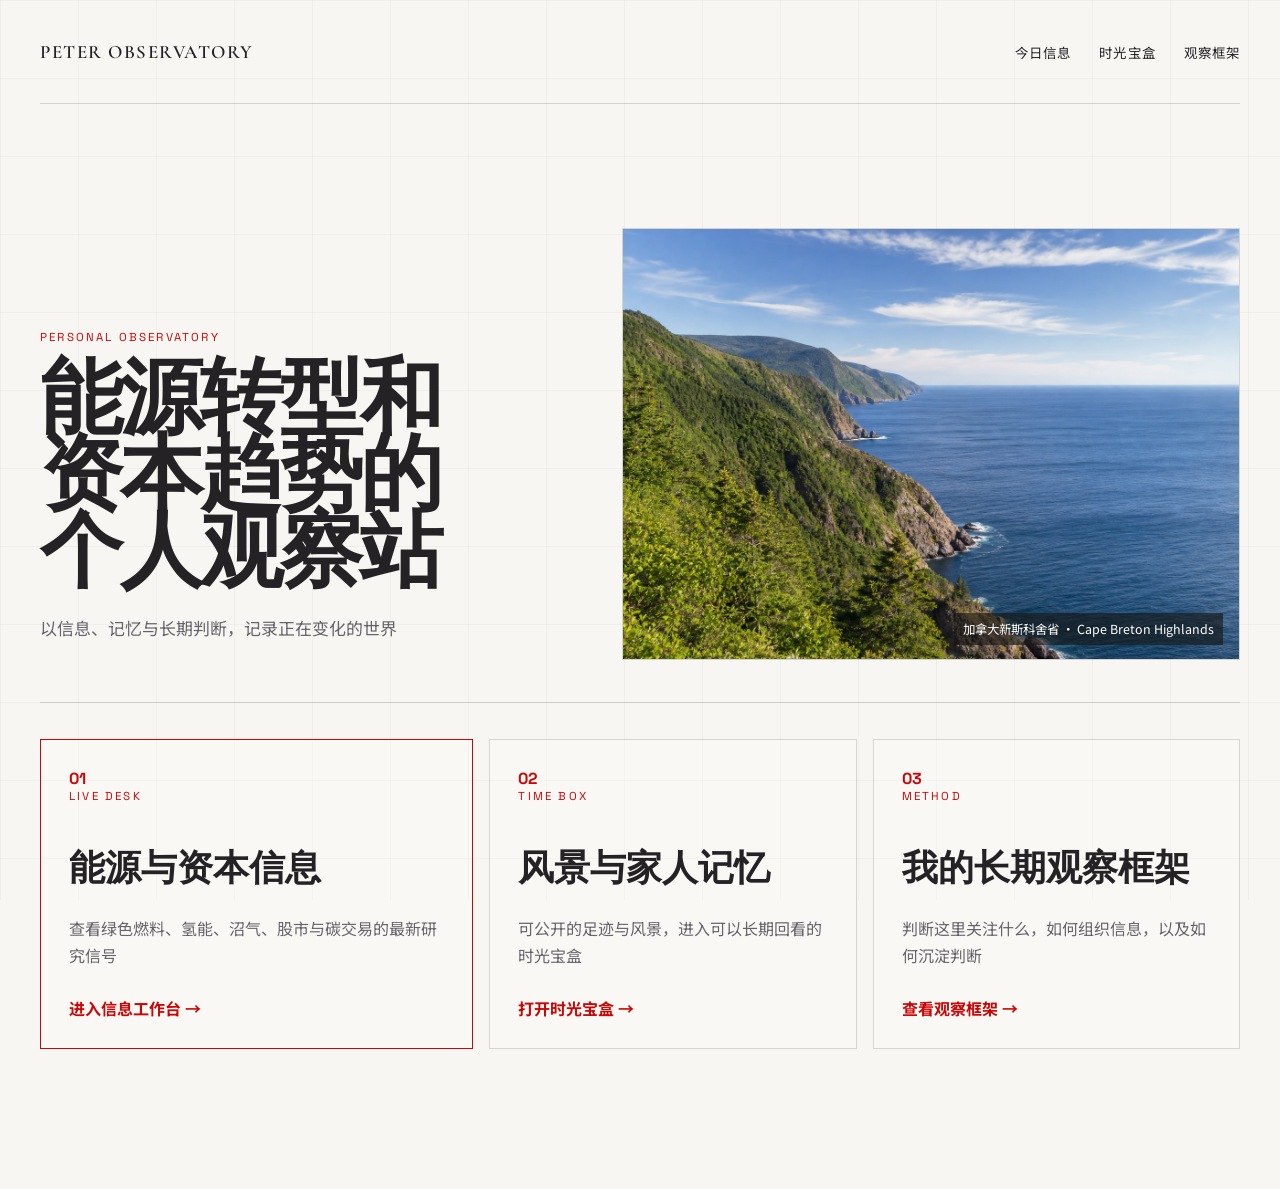
==== commit 6882ba84: "fix: shorten homepage intelligence title" ====
--- a/index.html
+++ b/index.html
@@ -35,7 +35,7 @@
       <section class="workspace-entries" aria-label="观察站入口">
         <a class="workspace-entry workspace-entry-primary" href="intelligence.html">
           <span class="workspace-number">01</span><p class="eyebrow">LIVE DESK</p>
-          <h2>今日能源与资本信息</h2>
+          <h2>能源与资本信息</h2>
           <p>查看绿色燃料、氢能、沼气、股市与碳交易的最新研究信号</p>
           <span class="entry-action">进入信息工作台 →</span>
         </a>
--- a/style.css
+++ b/style.css
@@ -1410,20 +1410,45 @@
 .workspace-hero { padding:54px 0 42px; border-bottom:1px solid var(--line); }
 .workspace-hero h1 { font-size:clamp(2rem,5vw,5.5rem); max-width:none; white-space:nowrap; }
 .framework-grid { display:grid; grid-template-columns:repeat(4,1fr); gap:16px; padding-top:38px; }
-.framework-grid article { min-height:260px; padding:24px; border-top:2px solid var(--accent); background:rgba(255,255,255,.28); }
+.framework-grid > a { display:flex; min-height:260px; flex-direction:column; padding:24px; border-top:2px solid var(--accent); background:rgba(255,255,255,.28); color:var(--ink); text-decoration:none; }
+.framework-grid > a:hover, .framework-grid > a:focus-visible { background:#fffdf8; outline:1px solid var(--accent); outline-offset:3px; }
 .framework-grid span { color:var(--accent); font-weight:700; }
 .framework-grid h2 { font-family:"Cormorant Garamond",serif; font-size:2.1rem; line-height:1; }
 .framework-grid p { color:var(--muted); line-height:1.7; }
-.framework-scenery-section { padding:56px 0 0; }
-.framework-scenery-desk { display:grid; gap:24px; }
-.framework-scenery-photos { display:grid; grid-template-columns:repeat(3,1fr); gap:14px; }
-.framework-scenery-photos figure { margin:0; border:1px solid var(--line); background:#fffdf8; }
-.framework-scenery-photos img { display:block; width:100%; height:190px; object-fit:cover; }
-.framework-scenery-photos figcaption { padding:10px 12px; font-family:"Cormorant Garamond",serif; font-size:1.25rem; }
-.framework-scenery-items { display:grid; grid-template-columns:repeat(3,1fr); gap:14px; }
-.framework-scenery-empty { color:var(--muted); }
-
-@media (max-width: 850px) { .gateway-hero { grid-template-columns:1fr; min-height:0; } .gateway-photo, .gateway-photo img { min-height:0; height:300px; } .workspace-entries, .framework-grid, .framework-scenery-photos, .framework-scenery-items { grid-template-columns:1fr; } .workspace-entry { min-height:220px; } }
+.framework-grid b { margin-top:auto; color:var(--accent-deep); font-family:"Space Grotesk",sans-serif; font-size:.75rem; }
+.framework-overview { padding-top:56px; }
+.framework-overview-section { scroll-margin-top:32px; padding:44px 0; border-top:1px solid var(--line); }
+.framework-overview-heading { display:flex; align-items:start; justify-content:space-between; gap:28px; margin-bottom:24px; }
+.framework-overview-heading .section-kicker { margin:0 0 10px; }
+.framework-overview-heading h2 { margin:0; font-family:"Cormorant Garamond",serif; font-size:clamp(2.1rem,4.6vw,4rem); line-height:.95; }
+.framework-overview-heading p:last-child { max-width:48rem; margin:12px 0 0; color:var(--muted); line-height:1.7; }
+.framework-overview-heading > a, .framework-private-link { display:inline-flex; align-items:center; gap:8px; color:var(--accent-deep); font-family:"Space Grotesk",sans-serif; font-size:.78rem; text-decoration:none; white-space:nowrap; }
+.framework-overview-heading > a:hover, .framework-overview-heading > a:focus-visible, .framework-private-link:hover, .framework-private-link:focus-visible { color:var(--accent); text-decoration:underline; text-underline-offset:4px; }
+.framework-overview-news-grid, .framework-overview-photos, .framework-memory-strip { display:grid; grid-template-columns:repeat(3,1fr); border-top:1px solid var(--line); }
+.framework-capital-market-grid { display:grid; grid-template-columns:repeat(3,minmax(0,1fr)); gap:0; border-top:1px solid var(--line); }
+.framework-capital-market { scroll-margin-top:32px; border-right:1px solid var(--line); }
+.framework-capital-market:last-child { border-right:0; }
+.framework-capital-market > .focus-topic-label { margin:0 0 10px; }
+.framework-capital-market > .focus-topic-label { padding:18px 18px 0; }
+.framework-capital-news-list { display:grid; }
+.framework-capital-news-list > .tag { justify-self:start; margin:0 18px 4px; }
+.framework-capital-news-list .focus-item { min-height:0; padding:18px; border-right:0; }
+.framework-overview-news { padding:18px; border-right:1px solid var(--line); border-bottom:1px solid var(--line); }
+.framework-overview-news:last-child { border-right:0; }
+.framework-overview-news .focus-topic-label { margin-bottom:12px; }
+.framework-overview-news .focus-item { min-height:0; padding:0; border:0; }
+.framework-overview-photos figure { margin:0; border-right:1px solid var(--line); border-bottom:1px solid var(--line); }
+.framework-overview-photos figure:last-child { border-right:0; }
+.framework-overview-photos img { display:block; width:100%; height:210px; object-fit:cover; }
+.framework-overview-photos figcaption { padding:10px 12px; font-family:"Cormorant Garamond",serif; font-size:1.25rem; }
+.framework-memory-strip article { padding:18px; border-right:1px solid var(--line); border-bottom:1px solid var(--line); }
+.framework-memory-strip article:last-child { border-right:0; }
+.framework-memory-strip h3 { margin:0; font-family:"Cormorant Garamond",serif; font-size:1.5rem; }
+.framework-memory-strip p:last-child { margin:8px 0 0; color:var(--muted); font-size:.88rem; line-height:1.6; }
+.framework-private-link { margin-top:20px; }
+.framework-overview-empty { color:var(--muted); }
+
+@media (max-width: 850px) { .gateway-hero { grid-template-columns:1fr; min-height:0; } .gateway-photo, .gateway-photo img { min-height:0; height:300px; } .workspace-entries, .framework-grid, .framework-overview-news-grid, .framework-overview-photos, .framework-memory-strip, .framework-capital-market-grid { grid-template-columns:1fr; } .workspace-entry { min-height:220px; } .framework-overview-heading { align-items:flex-start; flex-direction:column; gap:16px; } .framework-overview-news, .framework-overview-photos figure, .framework-memory-strip article, .framework-capital-market { border-right:0; } }
 .section-side-note { max-width: 35ch; font-size: 0.72rem; letter-spacing: 0.12em; }
 .about-grid { gap: 48px; }
 .quote-panel { padding: 30px 0 0 34px; border: 0; border-left: 2px solid var(--accent); border-radius: 0; background: transparent; }
@@ -1480,6 +1505,20 @@
 .focus-item h3, .focus-item h4 { margin: 0; font-family: "Cormorant Garamond", serif; font-size: 1.65rem; line-height: 1.02; }
 .focus-item p { margin: 0; color: var(--muted); font-size: 0.9rem; line-height: 1.75; }
 .focus-item-meta { margin-top: auto; }
+.focus-item-footer { display: flex; align-items: baseline; justify-content: space-between; gap: 12px; margin-top: auto; }
+.focus-source-link { color: var(--accent-deep); font-family: "Space Grotesk", sans-serif; font-size: 0.72rem; letter-spacing: 0.06em; text-decoration: none; white-space: nowrap; }
+.focus-source-link:hover, .focus-source-link:focus-visible { color: var(--accent); text-decoration: underline; text-underline-offset: 3px; }
+.intel-weekly-signals { margin: 34px 0; padding: 22px 0 0; border-top: 1px solid var(--line); }
+.intel-signals-heading { display: flex; align-items: baseline; justify-content: space-between; gap: 20px; margin-bottom: 18px; }
+.intel-signals-heading .section-kicker { margin: 0; }
+.intel-signals-heading h3 { margin: 0; font-family: "Cormorant Garamond", serif; font-size: clamp(1.75rem, 3vw, 2.5rem); }
+.intel-signal-grid { display: grid; grid-template-columns: repeat(3, minmax(0, 1fr)); border-top: 1px solid var(--line); }
+.intel-signal-card { padding: 18px; border-right: 1px solid var(--line); border-bottom: 1px solid var(--line); }
+.intel-signal-card:last-child { border-right: 0; }
+.intel-signal-card .focus-item { min-height: 0; padding: 0; border: 0; }
+.intel-filter-bar { display: flex; flex-wrap: wrap; gap: 8px; margin: 0 0 22px; }
+.intel-filter { min-height: 34px; padding: 0 12px; border: 1px solid var(--line); border-radius: 0; background: transparent; color: var(--ink); font-family: "Space Grotesk", sans-serif; font-size: 0.74rem; cursor: pointer; }
+.intel-filter[aria-pressed="true"], .intel-filter:hover, .intel-filter:focus-visible { border-color: var(--accent); background: rgba(201, 7, 7, 0.06); color: var(--accent-deep); }
 .intel-live-briefs { display: grid; grid-template-columns: repeat(3, minmax(0, 1fr)); gap: 18px; }
 .intel-live-card { display: grid; align-content: start; gap: 16px; min-width: 0; padding: 22px; }
 .intel-live-card h3 { margin: 0; font-size: 1.55rem; }
@@ -1603,8 +1642,9 @@
   .section-heading { gap: 16px; }
   .cards-grid, .roadmap-list, .contact-links, .panorama-grid, .access-grid, .memory-split, .photo-gallery, .calendar-grid, .family-grid, .family-protocol-grid { border-top: 1px solid var(--line); }
   .fact-card, .skill-card, .roadmap-card, .panorama-card, .gallery-card, .vault-card, .intel-card, .access-card, .family-card, .contact-link, .memory-column { border-right: 0; }
-  .focus-items, .global-resource-grid { grid-template-columns: 1fr; }
+  .focus-items, .global-resource-grid, .intel-signal-grid { grid-template-columns: 1fr; }
   .global-resource-card, .global-resource-card:nth-child(3n), .global-resource-card:nth-child(2n), .focus-item { border-right: 0; }
+  .intel-signal-card { border-right: 0; }
   .focus-weekly { margin-top: 42px; }
   .focus-topic-head { align-items: flex-start; flex-direction: column; gap: 6px; }
 }
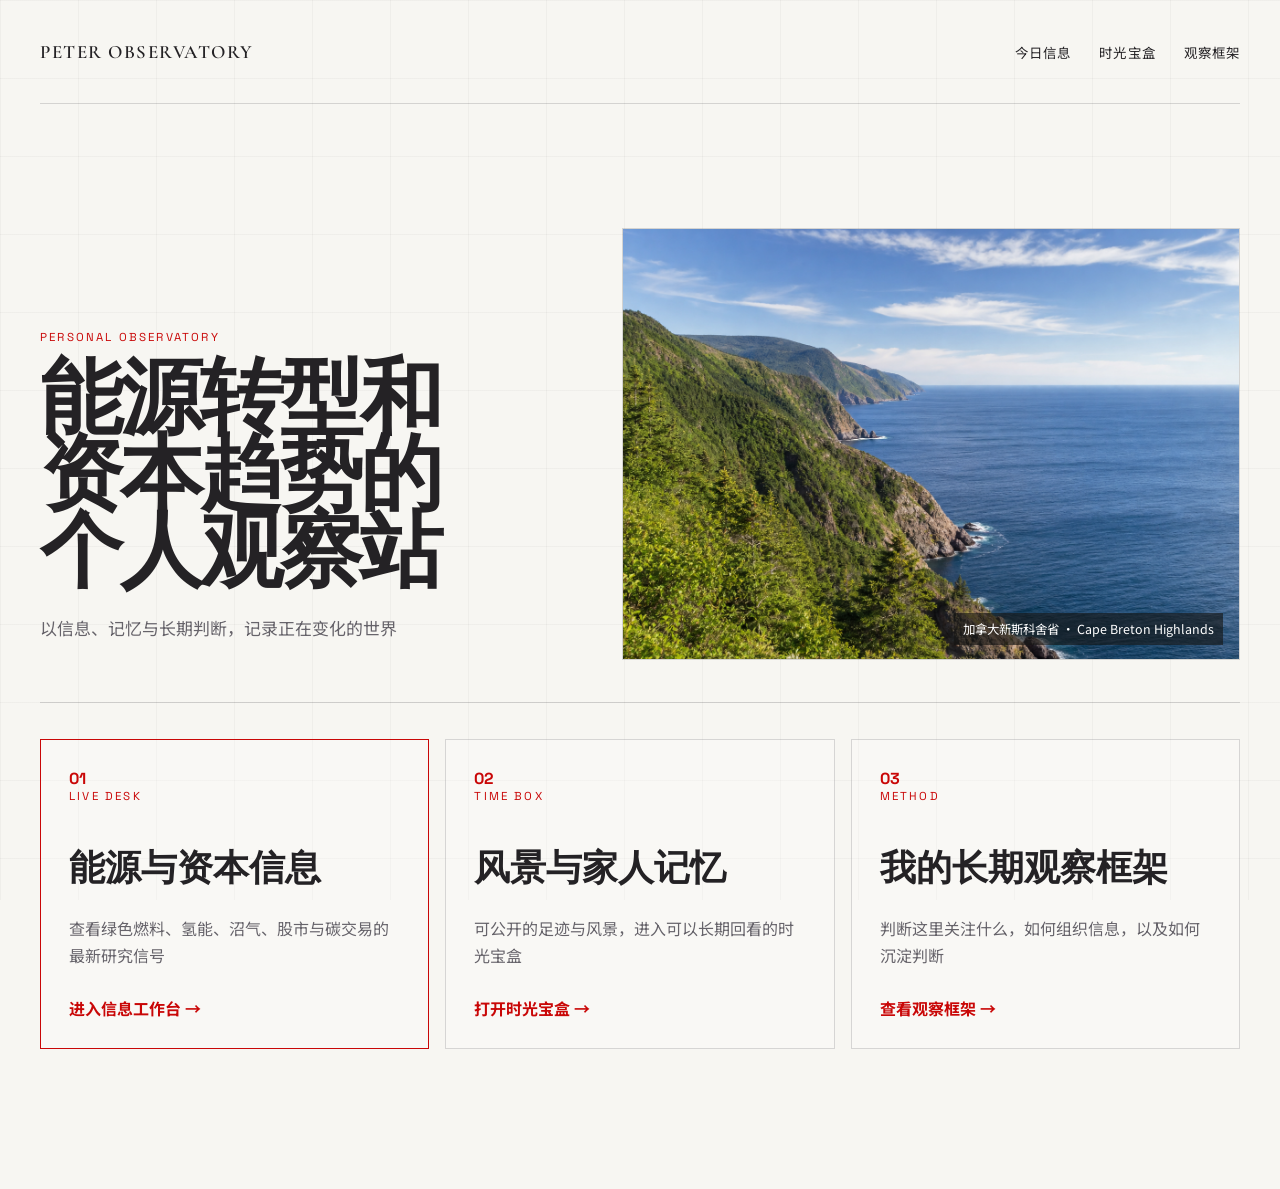
==== commit b4dfd4f5: "fix: equalize homepage workspace entry widths" ====
--- a/index.html
+++ b/index.html
@@ -8,7 +8,7 @@
   <link rel="preconnect" href="https://fonts.googleapis.com">
   <link rel="preconnect" href="https://fonts.gstatic.com" crossorigin>
   <link href="https://fonts.googleapis.com/css2?family=Cormorant+Garamond:wght@500;600&family=Space+Grotesk:wght@400;500;700&family=Noto+Sans+SC:wght@400;500;700&display=swap" rel="stylesheet">
-  <link rel="stylesheet" href="style.css?v=workspace-redesign">
+  <link rel="stylesheet" href="style.css?v=workspace-entries-equal-v1">
 </head>
 <body>
   <div class="page-shell">
--- a/style.css
+++ b/style.css
@@ -1398,7 +1398,7 @@
 .gateway-photo { position: relative; margin: 0; min-height: 430px; overflow: hidden; border: 1px solid var(--line); }
 .gateway-photo img { display:block; width:100%; height:430px; object-fit:cover; }
 .gateway-photo figcaption { position:absolute; right:16px; bottom:14px; padding:7px 9px; color:#fff; background:rgba(20,20,18,.62); font-size:.78rem; }
-.workspace-entries { display:grid; grid-template-columns: 1.18fr 1fr 1fr; gap:16px; padding:36px 0 52px; }
+.workspace-entries { display:grid; grid-template-columns:repeat(3,minmax(0,1fr)); gap:16px; padding:36px 0 52px; }
 .workspace-entry { display:flex; min-height:310px; flex-direction:column; padding:28px; border:1px solid var(--line); color:var(--ink); text-decoration:none; background:rgba(255,255,255,.25); transition:transform .2s ease, border-color .2s ease, background .2s ease; }
 .workspace-entry:hover, .workspace-entry:focus-visible { transform:translateY(-4px); border-color:var(--accent); background:#fffdf8; }
 .workspace-entry-primary { border-color:var(--accent); }
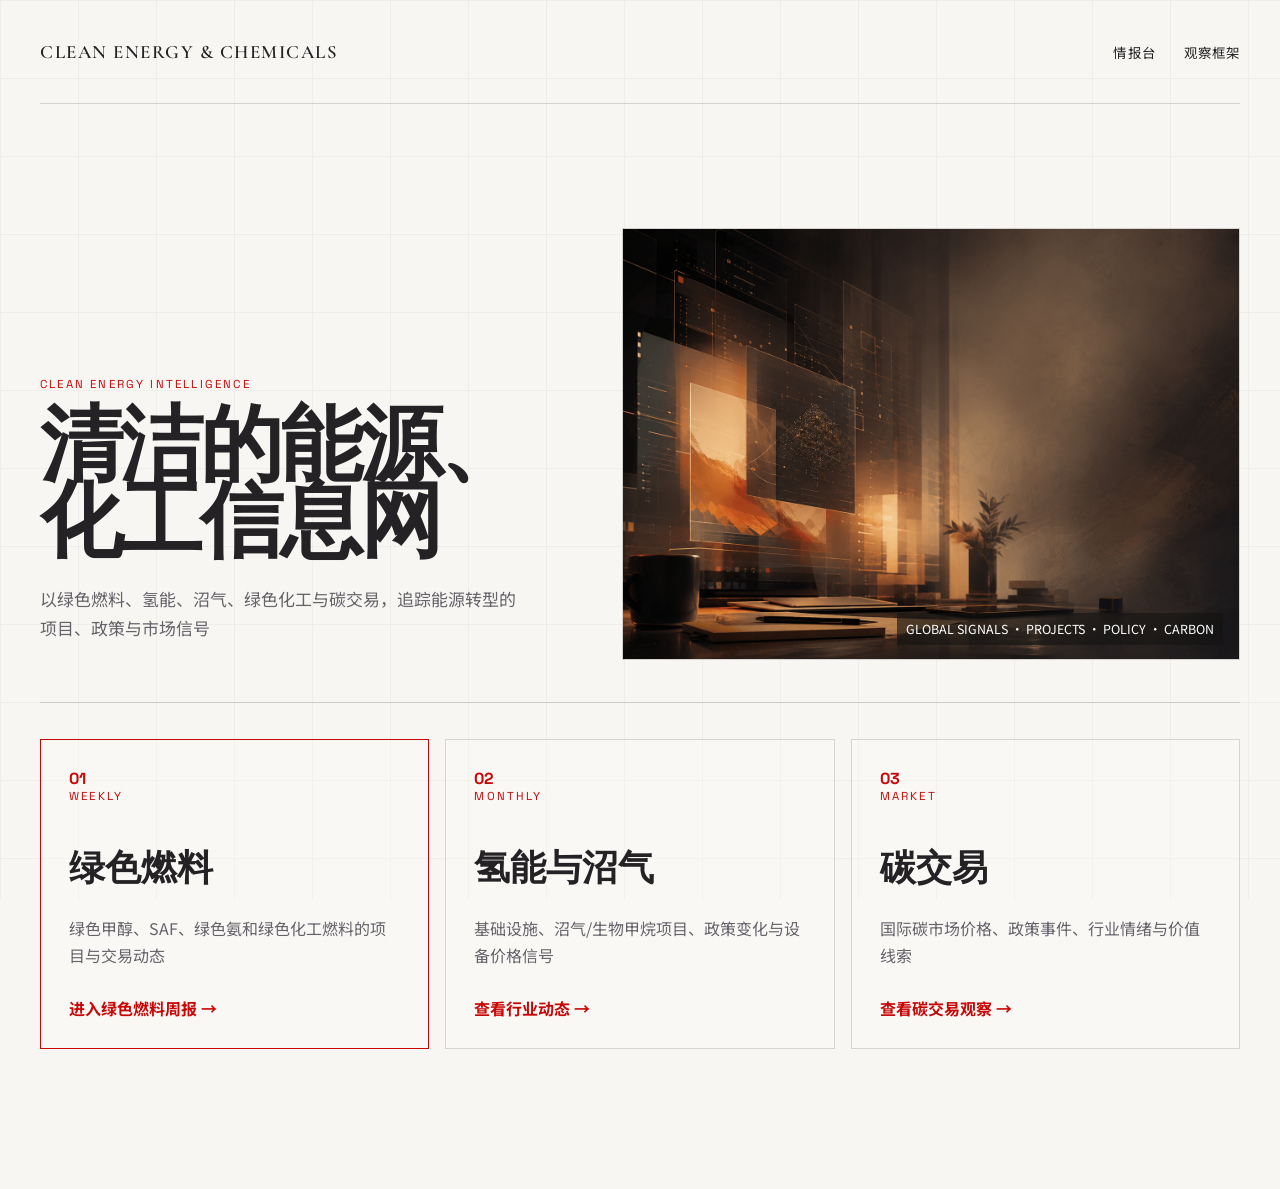
==== commit d39eb13b: "feat: split clean energy and carbon information site" ====
--- a/index.html
+++ b/index.html
@@ -3,53 +3,52 @@
 <head>
   <meta charset="UTF-8">
   <meta name="viewport" content="width=device-width, initial-scale=1.0">
-  <title>彼得大帝 | 个人观察站</title>
-  <meta id="meta-description" name="description" content="能源转型和资本趋势的个人观察站">
+  <title>清洁的能源、化工信息网</title>
+  <meta name="description" content="绿色燃料、氢能、沼气、绿色化工与碳交易的信息工作台">
   <link rel="preconnect" href="https://fonts.googleapis.com">
   <link rel="preconnect" href="https://fonts.gstatic.com" crossorigin>
   <link href="https://fonts.googleapis.com/css2?family=Cormorant+Garamond:wght@500;600&family=Space+Grotesk:wght@400;500;700&family=Noto+Sans+SC:wght@400;500;700&display=swap" rel="stylesheet">
-  <link rel="stylesheet" href="style.css?v=workspace-entries-equal-v1">
+  <link rel="stylesheet" href="style.css?v=clean-energy-v1">
 </head>
 <body>
   <div class="page-shell">
     <header class="site-header">
-      <a class="brand" href="index.html">PETER OBSERVATORY</a>
+      <a class="brand" href="index.html">CLEAN ENERGY &amp; CHEMICALS</a>
       <nav class="site-nav" aria-label="主导航">
-        <a href="intelligence.html">今日信息</a>
-        <a href="memories.html">时光宝盒</a>
+        <a href="intelligence.html">情报台</a>
         <a href="framework.html">观察框架</a>
       </nav>
     </header>
-    <main id="top">
+    <main>
       <section class="gateway-hero">
         <div class="gateway-copy">
-          <p class="eyebrow">PERSONAL OBSERVATORY</p>
-          <h1>能源转型和<br>资本趋势的<br>个人观察站</h1>
-          <p>以信息、记忆与长期判断，记录正在变化的世界</p>
+          <p class="eyebrow">CLEAN ENERGY INTELLIGENCE</p>
+          <h1>清洁的能源、<br>化工信息网</h1>
+          <p>以绿色燃料、氢能、沼气、绿色化工与碳交易，追踪能源转型的项目、政策与市场信号</p>
         </div>
         <figure class="gateway-photo">
-          <img src="assets/cape-breton-highlands-hero.png" alt="一侧是高地山体、一侧是海岸线的海岬高地风景照片">
-          <figcaption>加拿大新斯科舍省 · Cape Breton Highlands</figcaption>
+          <img src="assets/hero-background.png" alt="红色风格化的能源与技术图景">
+          <figcaption>GLOBAL SIGNALS · PROJECTS · POLICY · CARBON</figcaption>
         </figure>
       </section>
-      <section class="workspace-entries" aria-label="观察站入口">
-        <a class="workspace-entry workspace-entry-primary" href="intelligence.html">
-          <span class="workspace-number">01</span><p class="eyebrow">LIVE DESK</p>
-          <h2>能源与资本信息</h2>
-          <p>查看绿色燃料、氢能、沼气、股市与碳交易的最新研究信号</p>
-          <span class="entry-action">进入信息工作台 →</span>
+      <section class="workspace-entries clean-energy-entries" aria-label="清洁能源信息入口">
+        <a class="workspace-entry workspace-entry-primary" href="intelligence.html#green-fuels">
+          <span class="workspace-number">01</span><p class="eyebrow">WEEKLY</p>
+          <h2>绿色燃料</h2>
+          <p>绿色甲醇、SAF、绿色氨和绿色化工燃料的项目与交易动态</p>
+          <span class="entry-action">进入绿色燃料周报 →</span>
         </a>
-        <a class="workspace-entry" href="memories.html">
-          <span class="workspace-number">02</span><p class="eyebrow">TIME BOX</p>
-          <h2>风景与家人记忆</h2>
-          <p>可公开的足迹与风景，进入可以长期回看的时光宝盒</p>
-          <span class="entry-action">打开时光宝盒 →</span>
+        <a class="workspace-entry" href="intelligence.html#hydrogen-biogas">
+          <span class="workspace-number">02</span><p class="eyebrow">MONTHLY</p>
+          <h2>氢能与沼气</h2>
+          <p>基础设施、沼气/生物甲烷项目、政策变化与设备价格信号</p>
+          <span class="entry-action">查看行业动态 →</span>
         </a>
-        <a class="workspace-entry" href="framework.html">
-          <span class="workspace-number">03</span><p class="eyebrow">METHOD</p>
-          <h2>我的长期观察框架</h2>
-          <p>判断这里关注什么，如何组织信息，以及如何沉淀判断</p>
-          <span class="entry-action">查看观察框架 →</span>
+        <a class="workspace-entry" href="intelligence.html#carbon-market">
+          <span class="workspace-number">03</span><p class="eyebrow">MARKET</p>
+          <h2>碳交易</h2>
+          <p>国际碳市场价格、政策事件、行业情绪与价值线索</p>
+          <span class="entry-action">查看碳交易观察 →</span>
         </a>
       </section>
     </main>
